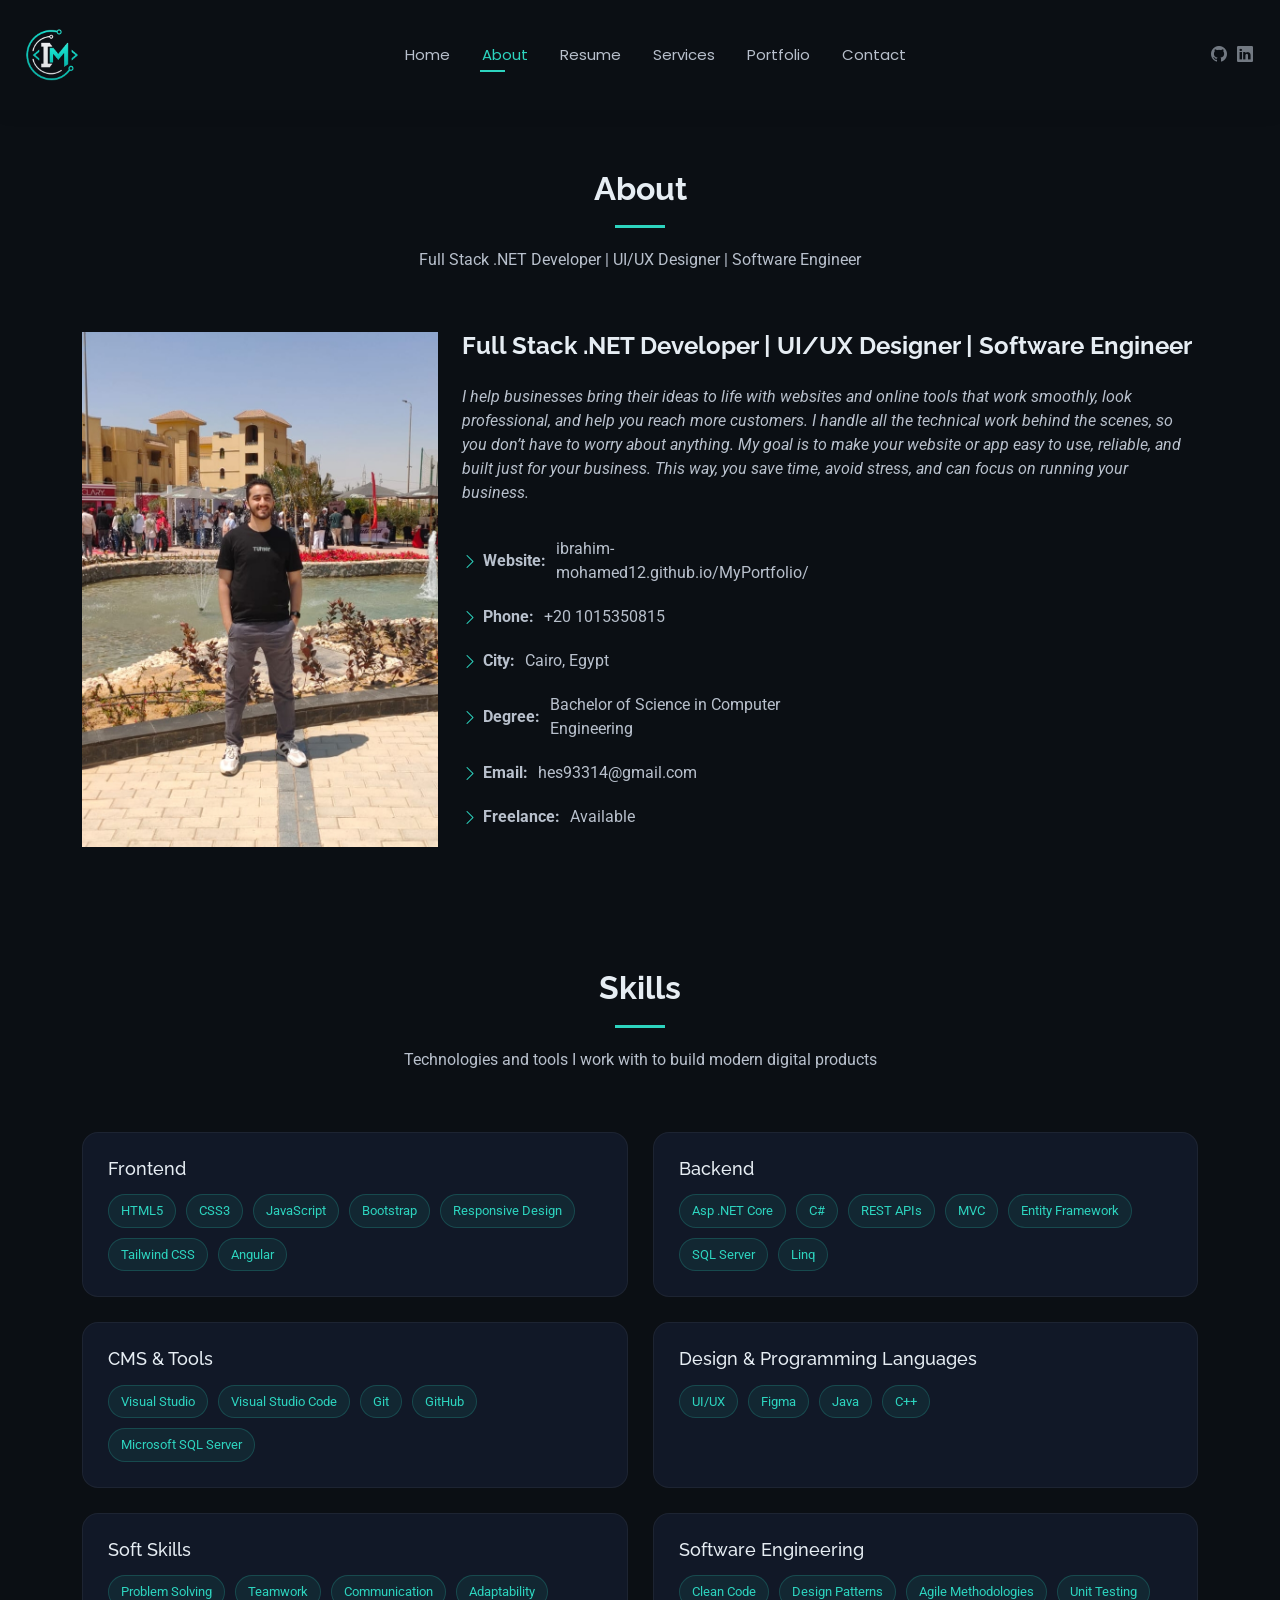
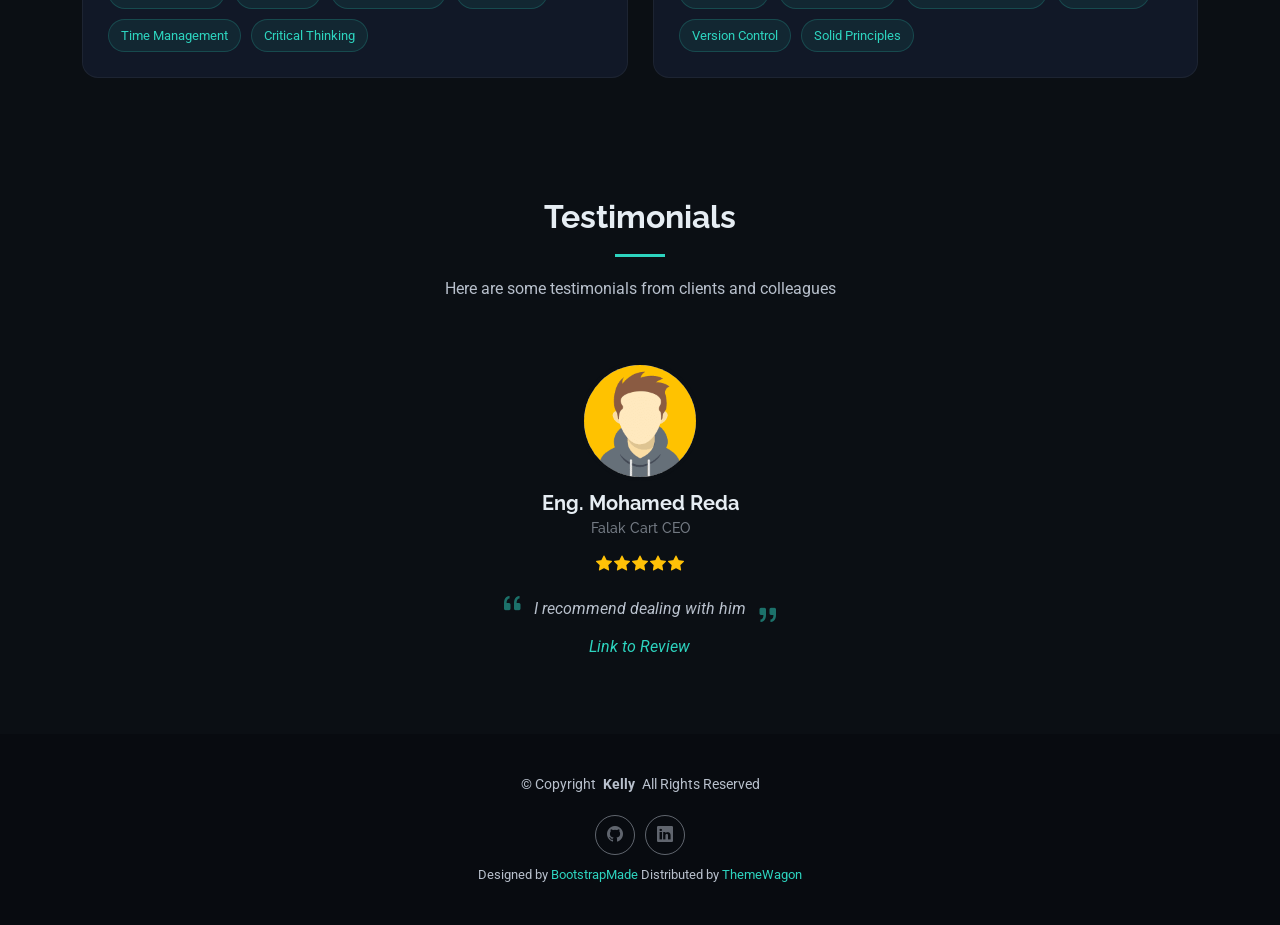
==== about.html @ fba2fb9d "New Version" ====
<!DOCTYPE html>
<html lang="en">

<head>
  <meta charset="utf-8">
  <meta content="width=device-width, initial-scale=1.0" name="viewport">
  <title>About - Kelly Bootstrap Template</title>
  <meta name="description" content="">
  <meta name="keywords" content="">

  <!-- Favicons -->
  <link href="assets/img/Logo.png" rel="icon">
  <link href="assets/img/Logo.png" rel="apple-touch-icon">

  <!-- Fonts -->
  <link href="https://fonts.googleapis.com" rel="preconnect">
  <link href="https://fonts.gstatic.com" rel="preconnect" crossorigin>
  <link href="https://fonts.googleapis.com/css2?family=Roboto:ital,wght@0,100;0,300;0,400;0,500;0,700;0,900;1,100;1,300;1,400;1,500;1,700;1,900&family=Poppins:ital,wght@0,100;0,200;0,300;0,400;0,500;0,600;0,700;0,800;0,900;1,100;1,200;1,300;1,400;1,500;1,600;1,700;1,800;1,900&family=Raleway:ital,wght@0,100;0,200;0,300;0,400;0,500;0,600;0,700;0,800;0,900;1,100;1,200;1,300;1,400;1,500;1,600;1,700;1,800;1,900&display=swap" rel="stylesheet">

  <!-- Vendor CSS Files -->
  <link href="assets/vendor/bootstrap/css/bootstrap.min.css" rel="stylesheet">
  <link href="assets/vendor/bootstrap-icons/bootstrap-icons.css" rel="stylesheet">
  <link href="assets/vendor/aos/aos.css" rel="stylesheet">
  <link href="assets/vendor/swiper/swiper-bundle.min.css" rel="stylesheet">
  <link href="assets/vendor/glightbox/css/glightbox.min.css" rel="stylesheet">

  <!-- Main CSS File -->
  <link href="assets/css/main.css" rel="stylesheet">

</head>

<body class="about-page">

  <header id="header" class="header d-flex align-items-center light-background sticky-top">
    <div class="container-fluid position-relative d-flex align-items-center justify-content-between">

      <a href="index.html" class="logo d-flex align-items-center me-auto me-xl-0">
        <img src="./assets/img/Logo.png" alt="Logo" class="logo-image">
      </a>

      <nav id="navmenu" class="navmenu">
        <ul>
          <li><a href="index.html">Home</a></li>
          <li><a href="about.html" class="active">About</a></li>
          <li><a href="resume.html">Resume</a></li>
          <li><a href="services.html">Services</a></li>
          <li><a href="portfolio.html">Portfolio</a></li>
          <li><a href="contact.html">Contact</a></li>
        </ul>
        <i class="mobile-nav-toggle d-xl-none bi bi-list"></i>
      </nav>

      <div class="header-social-links">
        <a href="https://github.com/Ibrahim-Mohamed12" class="github"><i class="bi bi-github"></i></a>
        <a href="https://www.linkedin.com/in/ibrahim-mohamed-8077b428a/" class="linkedin"><i class="bi bi-linkedin"></i></a>
      </div>

    </div>
  </header>

  <main class="main">

    <!-- About Section -->
    <section id="about" class="about section">

      <!-- Section Title -->
      <div class="container section-title" data-aos="fade-up">
        <h2>About</h2>
        <p>Full Stack .NET Developer | UI/UX Designer | Software Engineer</p>
      </div><!-- End Section Title -->

      <div class="container" data-aos="fade-up" data-aos-delay="100">

        <div class="row gy-4 justify-content-center">
          <div class="col-lg-4">
            <img src="assets/img/hero-bg3.jpeg" class="img-fluid" alt="">
          </div>
          <div class="col-lg-8 content d-flex flex-column justify-content-center">
            <h2>Full Stack .NET Developer | UI/UX Designer | Software Engineer</h2>
            <p class="fst-italic py-3">
              I help businesses bring their ideas to life with websites and online tools that work smoothly, look professional, and help you reach more customers. I handle all the technical work behind the scenes, so you don’t have to worry about anything. My goal is to make your website or app easy to use, reliable, and built just for your business. This way, you save time, avoid stress, and can focus on running your business.
            </p>
            <div class="row">
              <div class="col-lg-6">
                <ul>
                  <li><i class="bi bi-chevron-right"></i> <strong>Website:</strong> <span>ibrahim-mohamed12.github.io/MyPortfolio/</span></li>
                  <li><i class="bi bi-chevron-right"></i> <strong>Phone:</strong> <span>+20 1015350815</span></li>
                  <li><i class="bi bi-chevron-right"></i> <strong>City:</strong> <span>Cairo, Egypt</span></li>
                  <li><i class="bi bi-chevron-right"></i> <strong>Degree:</strong> <span>Bachelor of Science in Computer Engineering</span></li>
                  <li><i class="bi bi-chevron-right"></i> <strong>Email:</strong> <span>hes93314@gmail.com</span></li>
                  <li><i class="bi bi-chevron-right"></i> <strong>Freelance:</strong> <span>Available</span></li>
                </ul>
              </div>
            </div>
          </div>
        </div>

      </div>

    </section><!-- /About Section -->

<!-- Skills Section -->
<section id="skills" class="skills section">

  <!-- Section Title -->
  <div class="container section-title" data-aos="fade-up">
    <h2>Skills</h2>
    <p>Technologies and tools I work with to build modern digital products</p>
  </div>

  <div class="container" data-aos="fade-up" data-aos-delay="100">

    <div class="skills-grid">

      <!-- Frontend -->
      <div class="skill-card">
        <h3>Frontend</h3>
        <div class="skill-tags">
          <span>HTML5</span>
          <span>CSS3</span>
          <span>JavaScript</span>
          <span>Bootstrap</span>
          <span>Responsive Design</span>
          <span>Tailwind CSS</span>
          <span>Angular</span>
        </div>
      </div>

      <!-- Backend -->
      <div class="skill-card">
        <h3>Backend</h3>
        <div class="skill-tags">
          <span>Asp .NET Core</span>
          <span>C#</span>
          <span>REST APIs</span>
          <span>MVC</span>
          <span>Entity Framework</span>
          <span>SQL Server</span>
          <span>Linq</span>
        </div>
      </div>

      <!-- CMS -->
      <div class="skill-card">
        <h3>CMS & Tools</h3>
        <div class="skill-tags">
          <span>Visual Studio</span>
          <span>Visual Studio Code</span>
          <span>Git</span>
          <span>GitHub</span>
          <span>Microsoft SQL Server</span>

        </div>
      </div>

      <!-- Design -->
      <div class="skill-card">
        <h3>Design & Programming Languages</h3>
        <div class="skill-tags">
          <span>UI/UX</span>
          <span>Figma</span>
          <span>Java</span>
          <span>C++</span>
        </div>
      </div>

      <!-- Soft Skills -->
      <div class="skill-card">
        <h3>Soft Skills</h3>
        <div class="skill-tags">
          <span>Problem Solving</span>
          <span>Teamwork</span>
          <span>Communication</span>
          <span>Adaptability</span>
          <span>Time Management</span>
          <span>Critical Thinking</span>
        </div>
      </div>

            <!-- Software Engineering -->
      <div class="skill-card">
        <h3>Software Engineering</h3>
        <div class="skill-tags">
          <span>Clean Code</span>
          <span>Design Patterns</span>
          <span>Agile Methodologies</span>
          <span>Unit Testing</span>
          <span>Version Control</span>
          <span>Solid Principles</span>
        </div>
      </div>

    </div>

  </div>

</section>

    <!-- Testimonials Section -->
    <section id="testimonials" class="testimonials section">

      <!-- Section Title -->
      <div class="container section-title" data-aos="fade-up">
        <h2>Testimonials</h2>
        <p>Here are some testimonials from clients and colleagues</p>
      </div><!-- End Section Title -->

      <div class="container" data-aos="fade-up" data-aos-delay="100">

        <div class="swiper init-swiper">
          <script type="application/json" class="swiper-config">
            {
              "loop": true,
              "speed": 600,
              "autoplay": {
                "delay": 5000
              },
              "slidesPerView": "auto",
              "pagination": {
                "el": ".swiper-pagination",
                "type": "bullets",
                "clickable": true
              }
            }
          </script>
          <div class="swiper-wrapper">

            <div class="swiper-slide">
              <div class="testimonial-item">
                <img src="assets/img/testimonial.png" class="testimonial-img" alt="">
                <h3>Eng. Mohamed Reda</h3>
                <h4>Falak Cart CEO</h4>
                <div class="stars">
                  <i class="bi bi-star-fill"></i><i class="bi bi-star-fill"></i><i class="bi bi-star-fill"></i><i class="bi bi-star-fill"></i><i class="bi bi-star-fill"></i>
                </div>
                <p>
                  <i class="bi bi-quote quote-icon-left"></i>
                  <span>I recommend dealing with him</span>
                  <i class="bi bi-quote quote-icon-right"></i>
                </p>
                <p><a href="https://mostaql.com/u/Ibrahim_1242/reviews/9779092" target="_blank">Link to Review</a></p>
              </div>
            </div><!-- End testimonial item -->

          </div>
          <div class="swiper-pagination"></div>
        </div>

      </div>

    </section><!-- /Testimonials Section -->

  </main>

  <footer id="footer" class="footer light-background">

    <div class="container">
      <div class="copyright text-center ">
        <p>© <span>Copyright</span> <strong class="px-1 sitename">Kelly</strong> <span>All Rights Reserved<br></span></p>
      </div>
      <div class="social-links d-flex justify-content-center">
        <a href="https://github.com/Ibrahim-Mohamed12" class="github"><i class="bi bi-github"></i></a>
        <a href="https://www.linkedin.com/in/ibrahim-mohamed-8077b428a/" class="linkedin"><i class="bi bi-linkedin"></i></a>
      </div>
      <div class="credits">
        Designed by <a href="https://bootstrapmade.com/">BootstrapMade</a> Distributed by <a href="https://themewagon.com">ThemeWagon</a>
      </div>
    </div>

  </footer>

  <!-- Scroll Top -->
  <a href="#" id="scroll-top" class="scroll-top d-flex align-items-center justify-content-center"><i class="bi bi-arrow-up-short"></i></a>

  <!-- Preloader -->
  <div id="preloader"></div>

  <!-- Vendor JS Files -->
  <script src="assets/vendor/bootstrap/js/bootstrap.bundle.min.js"></script>
  <script src="assets/vendor/php-email-form/validate.js"></script>
  <script src="assets/vendor/aos/aos.js"></script>
  <script src="assets/vendor/waypoints/noframework.waypoints.js"></script>
  <script src="assets/vendor/purecounter/purecounter_vanilla.js"></script>
  <script src="assets/vendor/swiper/swiper-bundle.min.js"></script>
  <script src="assets/vendor/glightbox/js/glightbox.min.js"></script>
  <script src="assets/vendor/imagesloaded/imagesloaded.pkgd.min.js"></script>
  <script src="assets/vendor/isotope-layout/isotope.pkgd.min.js"></script>

  <!-- Main JS File -->
  <script src="assets/js/main.js"></script>

</body>

</html>
---- assets/css/main.css ----
/**
* Template Name: Kelly
* Template URL: https://bootstrapmade.com/kelly-free-bootstrap-cv-resume-html-template/
* Updated: Aug 07 2024 with Bootstrap v5.3.3
* Author: BootstrapMade.com
* License: https://bootstrapmade.com/license/
*/

/*--------------------------------------------------------------
# Font & Color Variables
# Help: https://bootstrapmade.com/color-system/
--------------------------------------------------------------*/
/* Fonts */
:root {
  --default-font: "Roboto", system-ui, -apple-system, "Segoe UI", Roboto, "Helvetica Neue", Arial, sans-serif;
  --heading-font: "Raleway", sans-serif;
  --nav-font: "Poppins", sans-serif;
}

/* ===== DARK GLOBAL THEME ===== */
:root {
  --background-color: #0b0f14;   /* خلفية أساسية (dark navy) */
  --default-color: #b8c0cc;     /* نصوص عادية (رمادي فاتح مريح للعين) */
  --heading-color: #e6edf3;     /* العناوين (أبيض مزرق) */
  --accent-color: #2dd4bf;      /* تركواز حديث (Tech feel) */
  --surface-color: #111827;     /* كروت / sections */
  --contrast-color: #ffffff;    /* نص فوق الألوان القوية */
  --footer-color: #080b10;      /* لون خاص للفوتر */
}

/* ===== NAV COLORS ===== */
:root {
  --nav-color: #b8c0cc;
  --nav-hover-color: #2dd4bf;
  --nav-mobile-background-color: #0b0f14;
  --nav-dropdown-background-color: #111827;
  --nav-dropdown-color: #b8c0cc;
  --nav-dropdown-hover-color: #2dd4bf;
}

/* ===== OPTIONAL BACKGROUND VARIANTS ===== */
.dark-background {
  --background-color: #070a0f;
  --default-color: #b8c0cc;
  --heading-color: #ffffff;
  --surface-color: #111827;
  --contrast-color: #ffffff;
}

/* Smooth scroll */
:root {
  scroll-behavior: smooth;
}

/*--------------------------------------------------------------
# General Styling & Shared Classes
--------------------------------------------------------------*/
body {
  color: var(--default-color);
  background-color: var(--background-color);
  font-family: var(--default-font);
}

a {
  color: var(--accent-color);
  text-decoration: none;
  transition: 0.3s;
}

a:hover {
  color: color-mix(in srgb, var(--accent-color), transparent 25%);
  text-decoration: none;
}

h1,
h2,
h3,
h4,
h5,
h6 {
  color: var(--heading-color);
  font-family: var(--heading-font);
}

/* PHP Email Form Messages
------------------------------*/
.php-email-form .error-message {
  display: none;
  background: #df1529;
  color: #ffffff;
  text-align: left;
  padding: 15px;
  margin-bottom: 24px;
  font-weight: 600;
}

.php-email-form .sent-message {
  display: none;
  color: #ffffff;
  background: #059652;
  text-align: center;
  padding: 15px;
  margin-bottom: 24px;
  font-weight: 600;
}

.php-email-form .loading {
  display: none;
  background: var(--surface-color);
  text-align: center;
  padding: 15px;
  margin-bottom: 24px;
}

.php-email-form .loading:before {
  content: "";
  display: inline-block;
  border-radius: 50%;
  width: 24px;
  height: 24px;
  margin: 0 10px -6px 0;
  border: 3px solid var(--accent-color);
  border-top-color: var(--surface-color);
  animation: php-email-form-loading 1s linear infinite;
}

@keyframes php-email-form-loading {
  0% {
    transform: rotate(0deg);
  }

  100% {
    transform: rotate(360deg);
  }
}

/*--------------------------------------------------------------
# Global Header
--------------------------------------------------------------*/
.header {
  color: var(--default-color);
  background-color: var(--background-color);
  padding: 15px 0;
  transition: all 0.5s;
  z-index: 997;
  box-shadow: 0px 0 18px rgba(0, 0, 0, 0.1);
}

.header .logo {
  line-height: 1;
}

.header .logo img {
  height: auto;
  width: 80px;
}
.header .logo h1 {
  font-size: 32px;
  margin: 0;
  font-weight: 300;
  text-transform: uppercase;
  color: var(--heading-color);
}

.header .header-social-links {
  padding-right: 15px;
}

.header .header-social-links a {
  color: color-mix(in srgb, var(--default-color), transparent 40%);
  padding-left: 6px;
  display: inline-block;
  transition: 0.3s;
  font-size: 16px;
}

.header .header-social-links a:hover {
  color: var(--accent-color);
}

.header .header-social-links a i {
  line-height: 0px;
}

@media (max-width: 1200px) {
  .header .logo {
    order: 1;
  }

  .header .header-social-links {
    order: 2;
  }

  .header .navmenu {
    order: 3;
  }
}

/*--------------------------------------------------------------
# Navigation Menu
--------------------------------------------------------------*/
/* Desktop Navigation */
@media (min-width: 1200px) {
  .navmenu {
    padding: 0;
  }

  .navmenu ul {
    margin: 0;
    padding: 0;
    display: flex;
    list-style: none;
    align-items: center;
  }

  .navmenu li {
    position: relative;
  }

  .navmenu>ul>li {
    white-space: nowrap;
    padding: 15px 14px;
  }

  .navmenu>ul>li:last-child {
    padding-right: 0;
  }

  .navmenu a,
  .navmenu a:focus {
    color: var(--nav-color);
    font-size: 15px;
    padding: 0 2px;
    font-family: var(--nav-font);
    font-weight: 400;
    display: flex;
    align-items: center;
    justify-content: space-between;
    white-space: nowrap;
    transition: 0.3s;
    position: relative;
  }

  .navmenu a i,
  .navmenu a:focus i {
    font-size: 12px;
    line-height: 0;
    margin-left: 5px;
    transition: 0.3s;
  }

  .navmenu>ul>li>a:before {
    content: "";
    position: absolute;
    height: 2px;
    bottom: -6px;
    left: 0;
    background-color: var(--nav-hover-color);
    visibility: hidden;
    width: 0px;
    transition: all 0.3s ease-in-out 0s;
  }

  .navmenu a:hover:before,
  .navmenu li:hover>a:before,
  .navmenu .active:before {
    visibility: visible;
    width: 25px;
  }

  .navmenu li:hover>a,
  .navmenu .active,
  .navmenu .active:focus {
    color: var(--nav-hover-color);
  }

  .navmenu .dropdown ul {
    margin: 0;
    padding: 10px 0;
    background: var(--nav-dropdown-background-color);
    display: block;
    position: absolute;
    visibility: hidden;
    left: 14px;
    top: 130%;
    opacity: 0;
    transition: 0.3s;
    border-radius: 4px;
    z-index: 99;
    box-shadow: 0px 0px 30px rgba(0, 0, 0, 0.1);
  }

  .navmenu .dropdown ul li {
    min-width: 200px;
  }

  .navmenu .dropdown ul a {
    padding: 10px 20px;
    font-size: 15px;
    text-transform: none;
    color: var(--nav-dropdown-color);
  }

  .navmenu .dropdown ul a i {
    font-size: 12px;
  }

  .navmenu .dropdown ul a:hover,
  .navmenu .dropdown ul .active:hover,
  .navmenu .dropdown ul li:hover>a {
    color: var(--nav-dropdown-hover-color);
  }

  .navmenu .dropdown:hover>ul {
    opacity: 1;
    top: 100%;
    visibility: visible;
  }

  .navmenu .dropdown .dropdown ul {
    top: 0;
    left: -90%;
    visibility: hidden;
  }

  .navmenu .dropdown .dropdown:hover>ul {
    opacity: 1;
    top: 0;
    left: -100%;
    visibility: visible;
  }
}

/* Mobile Navigation */
@media (max-width: 1199px) {
  .mobile-nav-toggle {
    color: var(--nav-color);
    font-size: 28px;
    line-height: 0;
    margin-right: 10px;
    cursor: pointer;
    transition: color 0.3s;
  }

  .navmenu {
    padding: 0;
    z-index: 9997;
  }

  .navmenu ul {
    display: none;
    list-style: none;
    position: absolute;
    inset: 60px 20px 20px 20px;
    padding: 10px 0;
    margin: 0;
    border-radius: 6px;
    background-color: var(--nav-mobile-background-color);
    border: 1px solid color-mix(in srgb, var(--default-color), transparent 90%);
    box-shadow: none;
    overflow-y: auto;
    transition: 0.3s;
    z-index: 9998;
  }

  .navmenu a,
  .navmenu a:focus {
    color: var(--nav-dropdown-color);
    padding: 10px 20px;
    font-family: var(--nav-font);
    font-size: 17px;
    font-weight: 500;
    display: flex;
    align-items: center;
    justify-content: space-between;
    white-space: nowrap;
    transition: 0.3s;
  }

  .navmenu a i,
  .navmenu a:focus i {
    font-size: 12px;
    line-height: 0;
    margin-left: 5px;
    width: 30px;
    height: 30px;
    display: flex;
    align-items: center;
    justify-content: center;
    border-radius: 50%;
    transition: 0.3s;
    background-color: color-mix(in srgb, var(--accent-color), transparent 90%);
  }

  .navmenu a i:hover,
  .navmenu a:focus i:hover {
    background-color: var(--accent-color);
    color: var(--contrast-color);
  }

  .navmenu a:hover,
  .navmenu .active,
  .navmenu .active:focus {
    color: var(--nav-dropdown-hover-color);
  }

  .navmenu .active i,
  .navmenu .active:focus i {
    background-color: var(--accent-color);
    color: var(--contrast-color);
    transform: rotate(180deg);
  }

  .navmenu .dropdown ul {
    position: static;
    display: none;
    z-index: 99;
    padding: 10px 0;
    margin: 10px 20px;
    background-color: var(--nav-dropdown-background-color);
    transition: all 0.5s ease-in-out;
  }

  .navmenu .dropdown ul ul {
    background-color: rgba(33, 37, 41, 0.1);
  }

  .navmenu .dropdown>.dropdown-active {
    display: block;
    background-color: rgba(33, 37, 41, 0.03);
  }

  .mobile-nav-active {
    overflow: hidden;
  }

  .mobile-nav-active .mobile-nav-toggle {
    color: #fff;
    position: absolute;
    font-size: 32px;
    top: 15px;
    right: 15px;
    margin-right: 0;
    z-index: 9999;
  }

  .mobile-nav-active .navmenu {
    position: fixed;
    overflow: hidden;
    inset: 0;
    background: rgba(33, 37, 41, 0.8);
    transition: 0.3s;
  }

  .mobile-nav-active .navmenu>ul {
    display: block;
  }
}

/*--------------------------------------------------------------
# Global Footer
--------------------------------------------------------------*/
.footer {
  color: var(--default-color);
  background-color: var(--footer-color);
  font-size: 14px;
  padding: 40px 0;
  position: relative;
}

.footer .copyright p {
  margin-bottom: 0;
}

.footer .social-links {
  margin-top: 20px;
}

.footer .social-links a {
  display: flex;
  align-items: center;
  justify-content: center;
  width: 40px;
  height: 40px;
  border-radius: 50%;
  border: 1px solid color-mix(in srgb, var(--default-color), transparent 50%);
  font-size: 16px;
  color: color-mix(in srgb, var(--default-color), transparent 50%);
  margin: 0 5px;
  transition: 0.3s;
}

.footer .social-links a:hover {
  color: var(--accent-color);
  border-color: var(--accent-color);
}

.footer .credits {
  margin-top: 10px;
  font-size: 13px;
  text-align: center;
}

/*--------------------------------------------------------------
# Preloader
--------------------------------------------------------------*/
#preloader {
  position: fixed;
  inset: 0;
  z-index: 9999;
  overflow: hidden;
  background-color: var(--background-color);
  transition: all 0.6s ease-out;
  width: 100%;
  height: 100vh;
}

#preloader:before,
#preloader:after {
  content: "";
  position: absolute;
  border: 4px solid var(--accent-color);
  border-radius: 50%;
  animation: animate-preloader 2s cubic-bezier(0, 0.2, 0.8, 1) infinite;
}

#preloader:after {
  animation-delay: -0.5s;
}

@keyframes animate-preloader {
  0% {
    width: 10px;
    height: 10px;
    top: calc(50% - 5px);
    left: calc(50% - 5px);
    opacity: 1;
  }

  100% {
    width: 72px;
    height: 72px;
    top: calc(50% - 36px);
    left: calc(50% - 36px);
    opacity: 0;
  }
}

/*--------------------------------------------------------------
# Scroll Top Button
--------------------------------------------------------------*/
.scroll-top {
  position: fixed;
  visibility: hidden;
  opacity: 0;
  right: 15px;
  bottom: -15px;
  z-index: 99999;
  background-color: var(--accent-color);
  width: 44px;
  height: 44px;
  border-radius: 50px;
  transition: all 0.4s;
}

.scroll-top i {
  font-size: 24px;
  color: var(--surface-color);
  line-height: 0;
}

.scroll-top:hover {
  background-color: color-mix(in srgb, var(--accent-color), transparent 20%);
  color: var(--contrast-color);
}

.scroll-top.active {
  visibility: visible;
  opacity: 1;
  bottom: 15px;
}

/*--------------------------------------------------------------
# Disable aos animation delay on mobile devices
--------------------------------------------------------------*/
@media screen and (max-width: 768px) {
  [data-aos-delay] {
    transition-delay: 0 !important;
  }
}

/*--------------------------------------------------------------
# Global Page Titles & Breadcrumbs
--------------------------------------------------------------*/
.page-title {
  color: var(--default-color);
  background-color: var(--background-color);
  padding: 25px 0;
  position: relative;
  border-bottom: 1px solid color-mix(in srgb, var(--default-color), transparent 85%);
}

.page-title h1 {
  font-size: 24px;
  font-weight: 400;
}

.page-title .breadcrumbs ol {
  display: flex;
  flex-wrap: wrap;
  list-style: none;
  padding: 0;
  margin: 0;
  font-size: 14px;
  font-weight: 400;
}

.page-title .breadcrumbs ol li+li {
  padding-left: 10px;
}

.page-title .breadcrumbs ol li+li::before {
  content: "/";
  display: inline-block;
  padding-right: 10px;
  color: color-mix(in srgb, var(--default-color), transparent 70%);
}

/*--------------------------------------------------------------
# Global Sections
--------------------------------------------------------------*/
section,
.section {
  color: var(--default-color);
  background-color: var(--background-color);
  padding: 60px 0;
  scroll-margin-top: 100px;
  overflow: clip;
}

@media (max-width: 1199px) {

  section,
  .section {
    scroll-margin-top: 66px;
  }
}

/*--------------------------------------------------------------
# Global Section Titles
--------------------------------------------------------------*/
.section-title {
  text-align: center;
  padding-bottom: 60px;
  position: relative;
}

.section-title h2 {
  font-size: 32px;
  font-weight: 700;
  margin-bottom: 20px;
  padding-bottom: 20px;
  position: relative;
}

.section-title h2:after {
  content: "";
  position: absolute;
  display: block;
  width: 50px;
  height: 3px;
  background: var(--accent-color);
  left: 0;
  right: 0;
  bottom: 0;
  margin: auto;
}

.section-title p {
  margin-bottom: 0;
}

/*--------------------------------------------------------------
# Hero Section
--------------------------------------------------------------*/
.hero {
  width: 100%;
  min-height: calc(100vh - 82px);
  position: relative;
  display: flex;
  align-items: center;
  overflow: hidden;
  padding: 80px 0;
}

/* خلفية أشكال */
.hero::before,
.hero::after {
  content: "";
  position: absolute;
  border-radius: 50%;
  background: color-mix(in srgb, var(--accent-color), transparent 85%);
  z-index: 0;
}

.hero::before {
  width: 400px;
  height: 400px;
  top: -100px;
  right: -100px;
}

.hero::after {
  width: 300px;
  height: 300px;
  bottom: -80px;
  left: -80px;
}

/* container layout */
.hero .container {
  position: relative;
  z-index: 2;
}

.hero-inner {
  display: flex;
  align-items: center;
  justify-content: space-between;
  gap: 60px;
}

/* left image */
.hero-image {
  flex: 1;
  display: flex;
  justify-content: center;
}

.hero-image img {
  width: 100%;
  max-width: 1000px;
  height: 600px;
  border-radius: 1000px;
  object-fit: cover;
  box-shadow: 0 20px 60px rgba(0,0,0,0.15);
}

/* right content */
.hero-content {
  flex: 1;
}

.hero h2 {
  font-size: 52px;
  font-weight: 800;
  margin: 0;
}

.hero p {
  font-size: 20px;
  margin-top: 10px;
  opacity: 0.8;
}

/* button */
.hero .btn-get-started {
  display: inline-block;
  margin-top: 30px;
  padding: 12px 50px;
  border-radius: 50px;
  background: var(--accent-color);
  color: var(--surface-color);
  font-weight: 700;
  transition: 0.3s;
}

.hero .btn-get-started:hover {
  transform: translateY(-3px);
  background: color-mix(in srgb, var(--accent-color) 85%, white 15%);
}

/* responsive */
@media (max-width: 992px) {
  .hero-inner {
    flex-direction: column-reverse;
    text-align: center;
  }

  .hero h2 {
    font-size: 36px;
  }

  .hero-image img {
    max-width: 500px;
  }
}
/*--------------------------------------------------------------
# About Section
--------------------------------------------------------------*/
.about .content h2 {
  font-weight: 700;
  font-size: 24px;
}

.about .content ul {
  list-style: none;
  padding: 0;
}

.about .content ul li {
  margin-bottom: 20px;
  display: flex;
  align-items: center;
}

.about .content ul strong {
  margin-right: 10px;
}

.about .content ul i {
  font-size: 16px;
  margin-right: 5px;
  color: var(--accent-color);
  line-height: 0;
}

/*--------------------------------------------------------------
# Skills Section
--------------------------------------------------------------*/
.skills-grid {
  display: grid;
  grid-template-columns: repeat(2, 1fr);
  gap: 25px;
}

.skill-card {
  background: var(--surface-color);
  padding: 25px;
  border-radius: 16px;
  border: 1px solid rgba(255,255,255,0.05);
  transition: 0.3s ease;
}

.skill-card:hover {
  transform: translateY(-6px);
  border-color: var(--accent-color);
  box-shadow: 0 10px 30px rgba(0,0,0,0.4);
}

.skill-card h3 {
  color: var(--heading-color);
  margin-bottom: 15px;
  font-size: 18px;
}

/* tags */
.skill-tags {
  display: flex;
  flex-wrap: wrap;
  gap: 10px;
}

.skill-tags span {
  background: rgba(45, 212, 191, 0.08);
  color: var(--accent-color);
  padding: 6px 12px;
  border-radius: 999px;
  font-size: 13px;
  border: 1px solid rgba(45, 212, 191, 0.2);
  transition: 0.3s;
}

.skill-tags span:hover {
  background: var(--accent-color);
  color: #0b0f14;
}

/* responsive */
@media (max-width: 768px) {
  .skills-grid {
    grid-template-columns: 1fr;
  }
}

/*--------------------------------------------------------------
# Stats Section
--------------------------------------------------------------*/
.stats .stats-item {
  padding: 30px;
  width: 100%;
}

.stats .stats-item span {
  color: var(--heading-color);
  font-size: 48px;
  display: block;
  font-weight: 700;
  margin-bottom: 20px;
  padding-bottom: 20px;
  position: relative;
}

.stats .stats-item span:after {
  content: "";
  position: absolute;
  display: block;
  width: 25px;
  height: 3px;
  background: var(--accent-color);
  left: 0;
  right: 0;
  bottom: 0;
  margin: auto;
}

.stats .stats-item p {
  color: color-mix(in srgb, var(--default-color), transparent 40%);
  padding: 0;
  margin: 0;
  font-family: var(--heading-font);
  font-weight: 500;
}

/*--------------------------------------------------------------
# Testimonials Section
--------------------------------------------------------------*/
.testimonials .section-header {
  margin-bottom: 40px;
}

.testimonials .testimonials-carousel,
.testimonials .testimonials-slider {
  overflow: hidden;
}

.testimonials .testimonial-item {
  text-align: center;
}

.testimonials .testimonial-item .testimonial-img {
  width: 120px;
  border-radius: 50%;
  border: 4px solid var(--background-color);
  margin: 0 auto;
}

.testimonials .testimonial-item h3 {
  font-size: 20px;
  font-weight: bold;
  margin: 10px 0 5px 0;
}

.testimonials .testimonial-item h4 {
  font-size: 14px;
  color: color-mix(in srgb, var(--default-color), transparent 40%);
  margin: 0 0 15px 0;
}

.testimonials .testimonial-item .stars {
  margin-bottom: 15px;
}

.testimonials .testimonial-item .stars i {
  color: #ffc107;
  margin: 0 1px;
}

.testimonials .testimonial-item .quote-icon-left,
.testimonials .testimonial-item .quote-icon-right {
  color: color-mix(in srgb, var(--accent-color), transparent 50%);
  font-size: 26px;
  line-height: 0;
}

.testimonials .testimonial-item .quote-icon-left {
  display: inline-block;
  left: -5px;
  position: relative;
}

.testimonials .testimonial-item .quote-icon-right {
  display: inline-block;
  right: -5px;
  position: relative;
  top: 10px;
  transform: scale(-1, -1);
}

.testimonials .testimonial-item p {
  font-style: italic;
  margin: 0 auto 15px auto;
}

.testimonials .swiper-wrapper {
  height: auto;
}

.testimonials .swiper-pagination {
  margin-top: 20px;
  position: relative;
}

.testimonials .swiper-pagination .swiper-pagination-bullet {
  width: 12px;
  height: 12px;
  opacity: 1;
  background-color: color-mix(in srgb, var(--default-color), transparent 85%);
}

.testimonials .swiper-pagination .swiper-pagination-bullet-active {
  background-color: var(--accent-color);
}

@media (min-width: 992px) {
  .testimonials .testimonial-item p {
    width: 80%;
  }
}

/*--------------------------------------------------------------
# Resume Section
--------------------------------------------------------------*/
.resume .resume-title {
  color: var(--heading-color);
  font-size: 26px;
  font-weight: 700;
  margin-top: 20px;
  margin-bottom: 20px;
}

.resume .resume-item {
  padding: 0 0 20px 20px;
  margin-top: -2px;
  border-left: 2px solid var(--accent-color);
  position: relative;
}

.resume .resume-item h4 {
  line-height: 18px;
  font-size: 18px;
  font-weight: 600;
  text-transform: uppercase;
  color: color-mix(in srgb, var(--default-color), transparent 20%);
  margin-bottom: 10px;
}

.resume .resume-item h5 {
  font-size: 16px;
  padding: 5px 15px;
  display: inline-block;
  font-weight: 600;
  margin-bottom: 10px;
}

.resume .resume-item ul {
  padding-left: 20px;
}

.resume .resume-item ul li {
  padding-bottom: 10px;
}

.resume .resume-item:last-child {
  padding-bottom: 0;
}

.resume .resume-item::before {
  content: "";
  position: absolute;
  width: 16px;
  height: 16px;
  border-radius: 50px;
  left: -9px;
  top: 0;
  background: var(--background-color);
  border: 2px solid var(--accent-color);
}

/*--------------------------------------------------------------*/

.card-style {
  background: var(--surface-color);
  border: 1px solid rgba(255,255,255,0.08);
  border-radius: 20px;
  padding: 35px 30px;
  height: 100%;
  transition: 0.4s ease;
}

.card-style:hover {
  transform: translateY(-8px);
  border-color: var(--accent-color);
  box-shadow: 0 10px 30px rgba(45, 212, 191, 0.15);
}

/* =========================
  CONTACT LAYOUT
========================= */

.contact-div {
  display: flex;
  flex-direction: row;
  gap: 30px;
  justify-content: center;
}

/* =========================
  CONTACT INFO CARD
========================= */

.contact .info-wrap {
  background: var(--surface-color);
  border: 1px solid rgba(255,255,255,0.08);
  border-radius: 20px;
  padding: 35px 30px;
  display: flex;
  flex-direction: column;
  justify-content: center;
  align-items: center;
  gap: 25px;
  height: 100%;
  transition: 0.4s ease;
}

.contact .info-wrap:hover {
  transform: translateY(-8px);
  border-color: var(--accent-color);
  box-shadow: 0 10px 30px rgba(45, 212, 191, 0.15);
}

/* =========================
  INFO ITEMS
========================= */

.contact .info-item {
  display: flex;
  align-items: center;
  width: 100%;
  gap: 15px;
  padding: 15px;
  border-radius: 14px;
  transition: 0.3s ease;
}

.contact .info-item:hover {
  background: rgba(45, 212, 191, 0.05);
}

.contact .info-item i {
  width: 65px;
  height: 65px;
  font-size: 24px;
  color: var(--accent-color);
  background: rgba(45, 212, 191, 0.1);
  display: flex;
  justify-content: center;
  align-items: center;
  border-radius: 16px;
  transition: 0.3s ease;
}

.contact .info-item h3 {
  font-size: 18px;
  font-weight: 700;
  margin-bottom: 5px;
}

.contact .info-item p {
  font-size: 14px;
  margin: 0;
  color: #9ca3af;
}

/* =========================
  CONTACT FORM CARD
========================= */

.contact .php-email-form {
  background: var(--surface-color);
  border: 1px solid rgba(255,255,255,0.08);
  border-radius: 20px;
  padding: 35px 30px;
  height: 100%;
  transition: 0.4s ease;
}

.contact .php-email-form:hover {
  transform: translateY(-8px);
  border-color: var(--accent-color);
  box-shadow: 0 10px 30px rgba(45, 212, 191, 0.15);
}

/* =========================
  FORM INPUTS
========================= */

.contact .php-email-form input[type=text],
.contact .php-email-form input[type=email],
.contact .php-email-form textarea {
  font-size: 14px;
  padding: 12px 15px;
  border-radius: 10px;
  color: var(--default-color);
  background-color: var(--surface-color);
  border: 1px solid rgba(255,255,255,0.1);
  box-shadow: none;
  transition: 0.3s ease;
}

.contact .php-email-form input:focus,
.contact .php-email-form textarea:focus {
  border-color: var(--accent-color);
  outline: none;
}

/* =========================
  SUBMIT BUTTON
========================= */

.contact .php-email-form button[type=submit] {
  background: var(--accent-color);
  color: var(--surface-color);
  border: 0;
  padding: 12px 30px;
  border-radius: 50px;
  transition: 0.4s ease;
  font-weight: 600;
}

.contact .php-email-form button[type=submit]:hover {
  background: color-mix(in srgb, var(--accent-color), transparent 25%);
  transform: translateY(-2px);
}

/* =========================
  SERVICES SECTION
========================= */

.services {
  background: var(--background-color);
}

.service-subtitle {
  color: var(--accent-color);
  font-size: 18px;
  margin-bottom: 10px;
  letter-spacing: 1px;
}

.services .section-title h2 {
  font-size: 48px;
  font-weight: 700;
  margin-bottom: 20px;
}

.services .section-title p {
  max-width: 700px;
  margin: auto;
  color: #9ca3af;
}

.services .service-item {
  background: var(--surface-color);
  border: 1px solid rgba(255,255,255,0.08);
  padding: 35px 30px;
  border-radius: 20px;
  height: 100%;
  transition: 0.4s ease;
}

.services .service-item:hover {
  transform: translateY(-8px);
  border-color: var(--accent-color);
  box-shadow: 0 10px 30px rgba(45, 212, 191, 0.15);
}

.services .icon {
  width: 65px;
  height: 65px;
  background: rgba(45, 212, 191, 0.1);
  border-radius: 16px;
  display: flex;
  align-items: center;
  justify-content: center;
  margin-bottom: 25px;
}

.services .icon i {
  font-size: 28px;
  color: var(--accent-color);
}

.services .service-item h3 {
  font-size: 22px;
  margin-bottom: 15px;
  font-weight: 600;
  color: #fff;
}

.services .service-item p {
  color: #9ca3af;
  line-height: 1.8;
  margin-bottom: 0;
}

/* =========================
  MOBILE RESPONSIVE
========================= */

@media (max-width: 1000px) {
  .contact .info-wrap,
  .contact .php-email-form {
    padding: 25px;
  }

  .contact-div {
    flex-direction: column;
  }
}
/*--------------------------------------------------------------
# Portfolio Section
--------------------------------------------------------------*/
/* Portfolio Section */
.portfolio {
  background: var(--background-color);
}

.portfolio-subtitle {
  color: var(--accent-color);
  font-size: 18px;
  margin-bottom: 10px;
  letter-spacing: 1px;
}

.portfolio .section-title h2 {
  font-size: 48px;
  font-weight: 700;
  margin-bottom: 20px;
}

.portfolio .section-title p {
  max-width: 700px;
  margin: auto;
  color: #9ca3af;
}

/* Card */
.portfolio-card {
  position: relative;
  overflow: hidden;
  border-radius: 20px;
  background: var(--surface-color);
  transition: 0.4s;
}

.portfolio-card img {
  width: 100%;
  aspect-ratio: 1/1;
  object-fit: cover;
  transition: 0.5s;
}

.portfolio-card:hover img {
  transform: scale(1.05);
}

/* Overlay */
.portfolio-info {
  position: absolute;
  left: 20px;
  right: 20px;
  bottom: 20px;
  background: #ffffff;
  border-radius: 14px;
  padding: 15px 18px;
  display: flex;
  justify-content: space-between;
  align-items: center;
  transition: 0.4s;
}

.portfolio-card:hover .portfolio-info {
  bottom: 28px;
}

.portfolio-info h4 {
  margin: 0;
  font-size: 18px;
  font-weight: 600;
  color: #111827;
}

.portfolio-info p {
  margin: 4px 0 0;
  font-size: 14px;
  color: #6b7280;
}

/* Links */
.portfolio-links {
  display: flex;
  gap: 10px;
}

.portfolio-links a {
  width: 42px;
  height: 42px;
  border-radius: 50%;
  border: 1px solid #111827;
  display: flex;
  align-items: center;
  justify-content: center;
  color: #111827;
  transition: 0.3s;
}

.portfolio-links a:hover {
  background: var(--accent-color);
  border-color: var(--accent-color);
  color: #111827;
}

/*--------------------------------------------------------------
# Portfolio Details Section
--------------------------------------------------------------*/
.portfolio-details .portfolio-details-slider img {
  width: 100%;
}

.portfolio-details .portfolio-details-slider .swiper-pagination {
  margin-top: 20px;
  position: relative;
}

.portfolio-details .portfolio-details-slider .swiper-pagination .swiper-pagination-bullet {
  width: 12px;
  height: 12px;
  background-color: color-mix(in srgb, var(--default-color), transparent 85%);
  opacity: 1;
}

.portfolio-details .portfolio-details-slider .swiper-pagination .swiper-pagination-bullet-active {
  background-color: var(--accent-color);
}

.portfolio-details .portfolio-info {
  background-color: var(--surface-color);
  padding: 30px;
  box-shadow: 0px 0 30px rgba(0, 0, 0, 0.1);
}

.portfolio-details .portfolio-info h3 {
  font-size: 22px;
  font-weight: 700;
  margin-bottom: 20px;
  padding-bottom: 20px;
  border-bottom: 1px solid color-mix(in srgb, var(--default-color), transparent 85%);
}

.portfolio-details .portfolio-info ul {
  list-style: none;
  padding: 0;
  font-size: 15px;
}

.portfolio-details .portfolio-info ul li+li {
  margin-top: 10px;
}

.portfolio-details .portfolio-description {
  padding-top: 30px;
}

.portfolio-details .portfolio-description h2 {
  font-size: 26px;
  font-weight: 700;
  margin-bottom: 20px;
}

.portfolio-details .portfolio-description p {
  padding: 0;
  color: color-mix(in srgb, var(--default-color), transparent 30%);
}
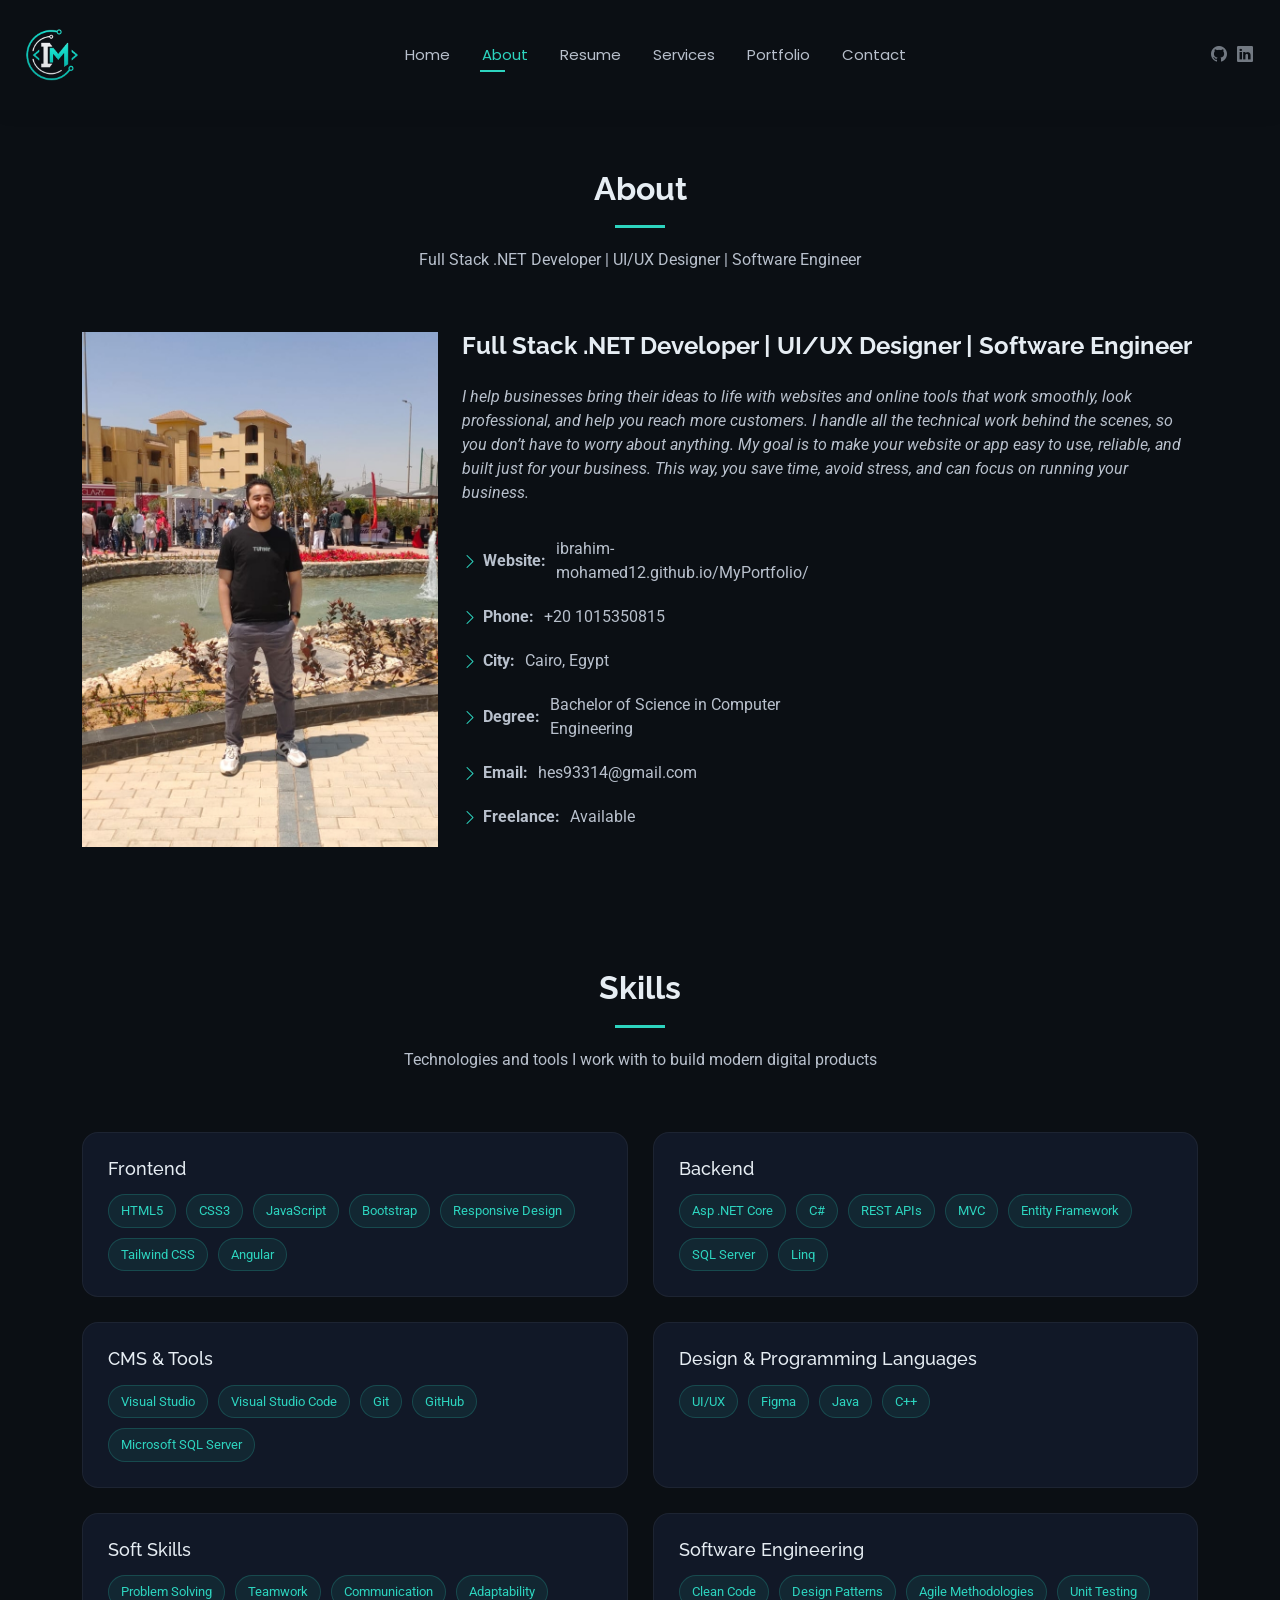
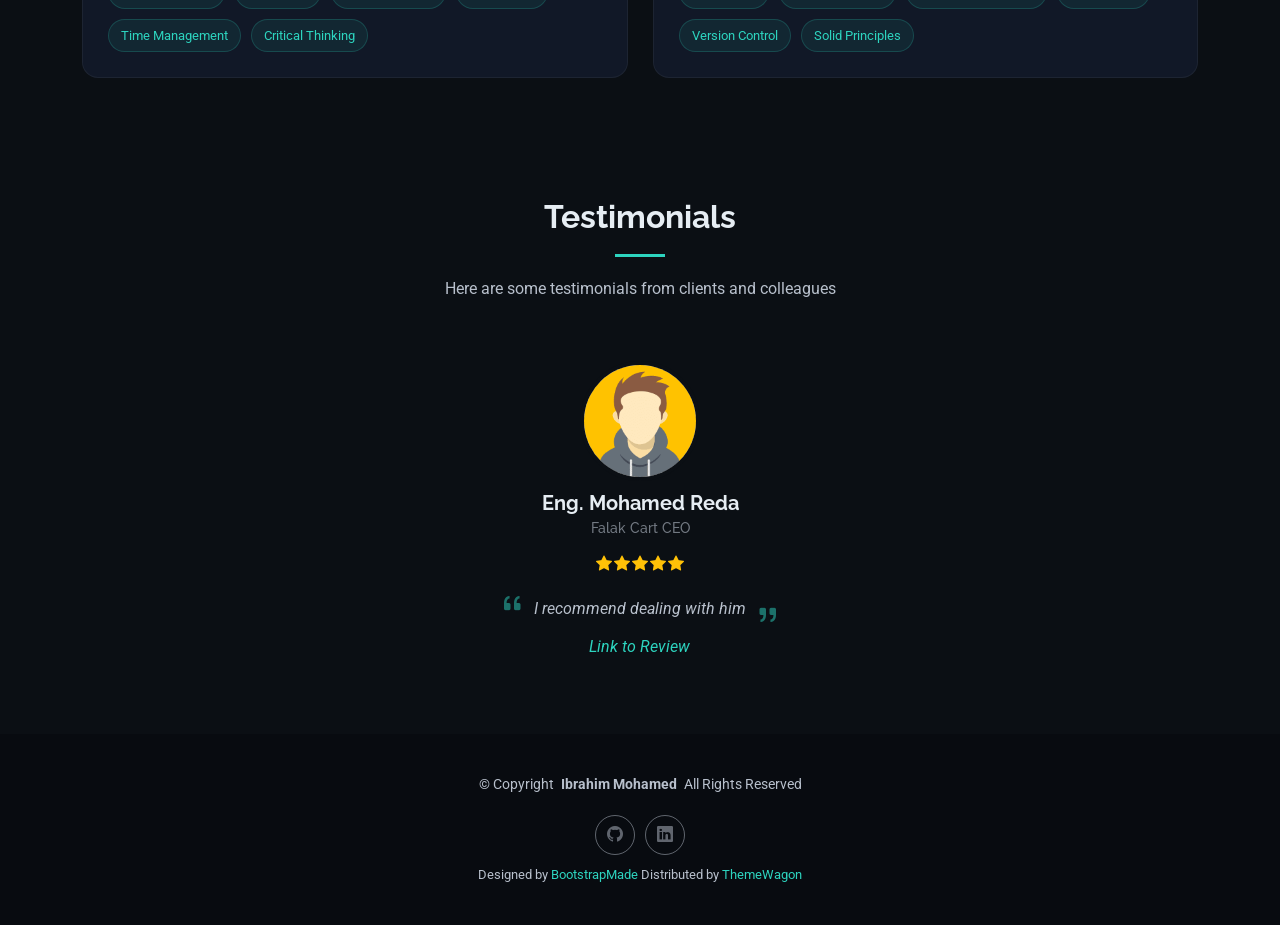
==== commit 689b44c9: "New Version" ====
--- a/about.html
+++ b/about.html
@@ -256,7 +256,7 @@
 
     <div class="container">
       <div class="copyright text-center ">
-        <p>© <span>Copyright</span> <strong class="px-1 sitename">Kelly</strong> <span>All Rights Reserved<br></span></p>
+        <p>© <span>Copyright</span> <strong class="px-1 sitename">Ibrahim Mohamed</strong> <span>All Rights Reserved<br></span></p>
       </div>
       <div class="social-links d-flex justify-content-center">
         <a href="https://github.com/Ibrahim-Mohamed12" class="github"><i class="bi bi-github"></i></a>
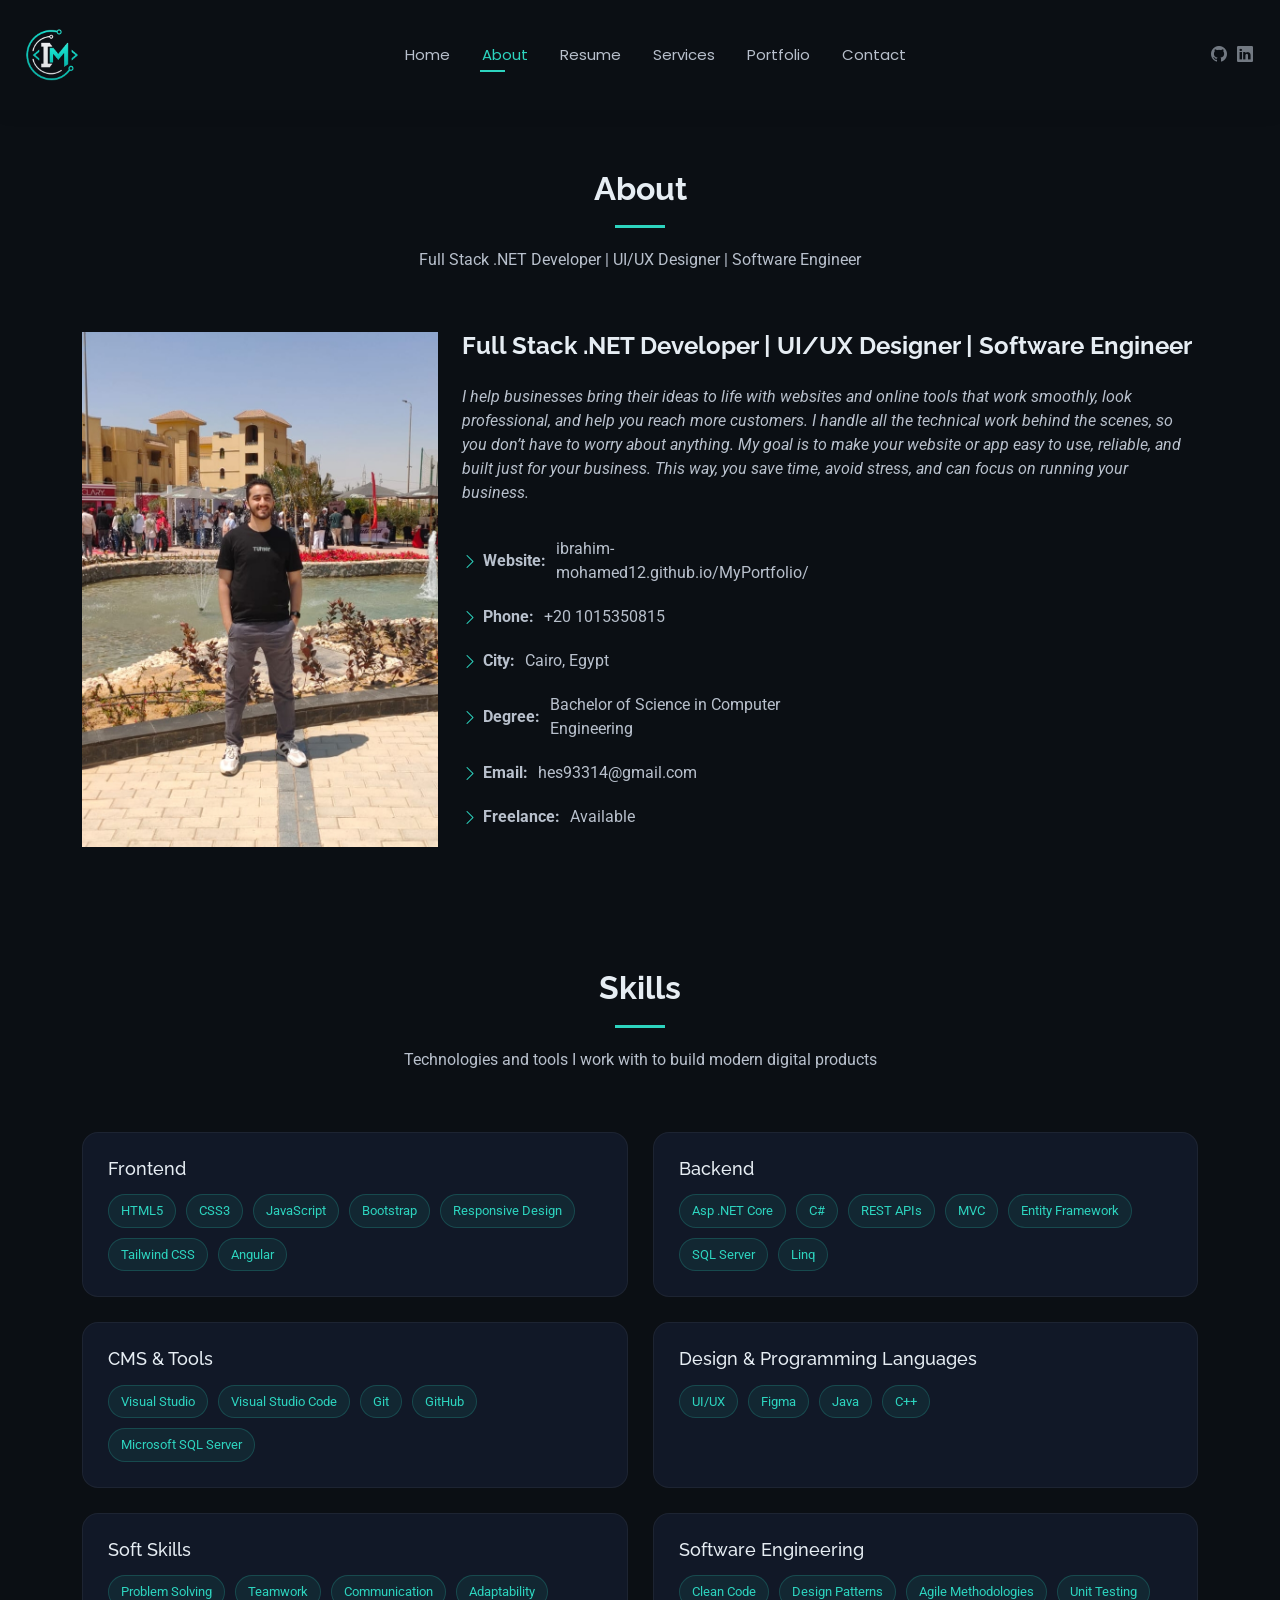
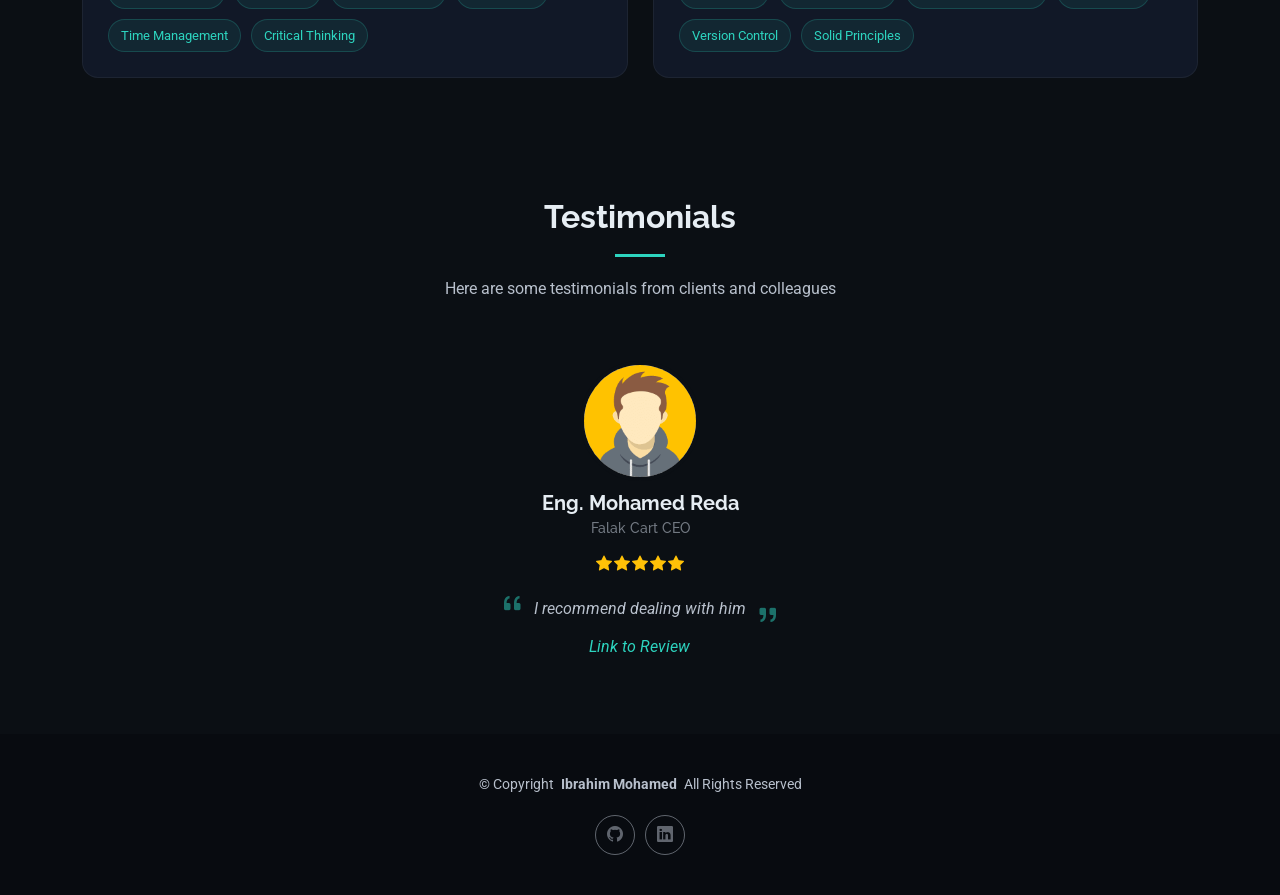
==== commit af0d3c7a: "Update front" ====
--- a/about.html
+++ b/about.html
@@ -4,7 +4,7 @@
 <head>
   <meta charset="utf-8">
   <meta content="width=device-width, initial-scale=1.0" name="viewport">
-  <title>About - Kelly Bootstrap Template</title>
+  <title>Ibrahim Mohamed - About</title>
   <meta name="description" content="">
   <meta name="keywords" content="">
 
@@ -291,4 +291,4 @@
 
 </body>
 
-</html>+</html>
--- a/assets/css/main.css
+++ b/assets/css/main.css
@@ -496,6 +496,7 @@
 }
 
 .footer .credits {
+  display: none;
   margin-top: 10px;
   font-size: 13px;
   text-align: center;
@@ -818,6 +819,10 @@
   margin-right: 10px;
 }
 
+.about .content ul span {
+  overflow-wrap: anywhere;   /* modern best option */
+}
+
 .about .content ul i {
   font-size: 16px;
   margin-right: 5px;
@@ -1170,6 +1175,8 @@
   font-size: 14px;
   margin: 0;
   color: #9ca3af;
+
+  overflow-wrap: anywhere;   /* modern best option */
 }
 
 /* =========================
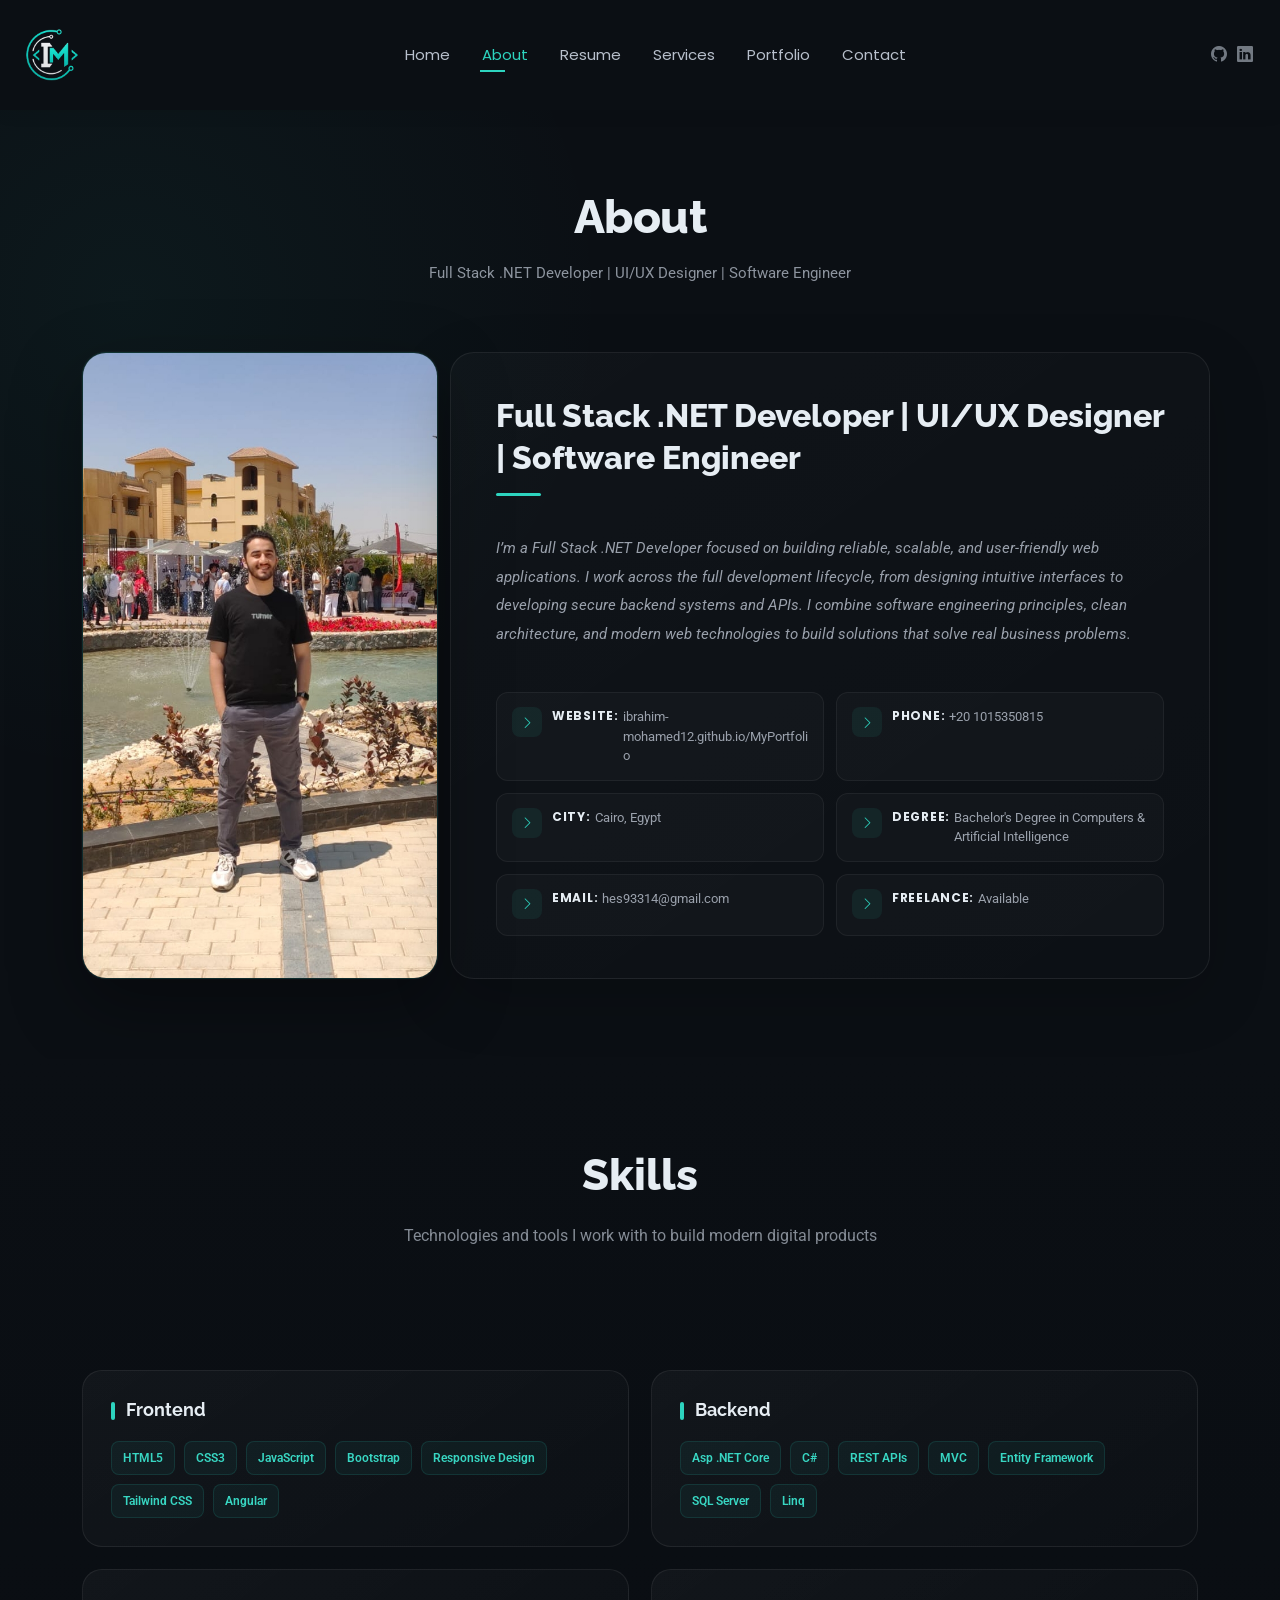
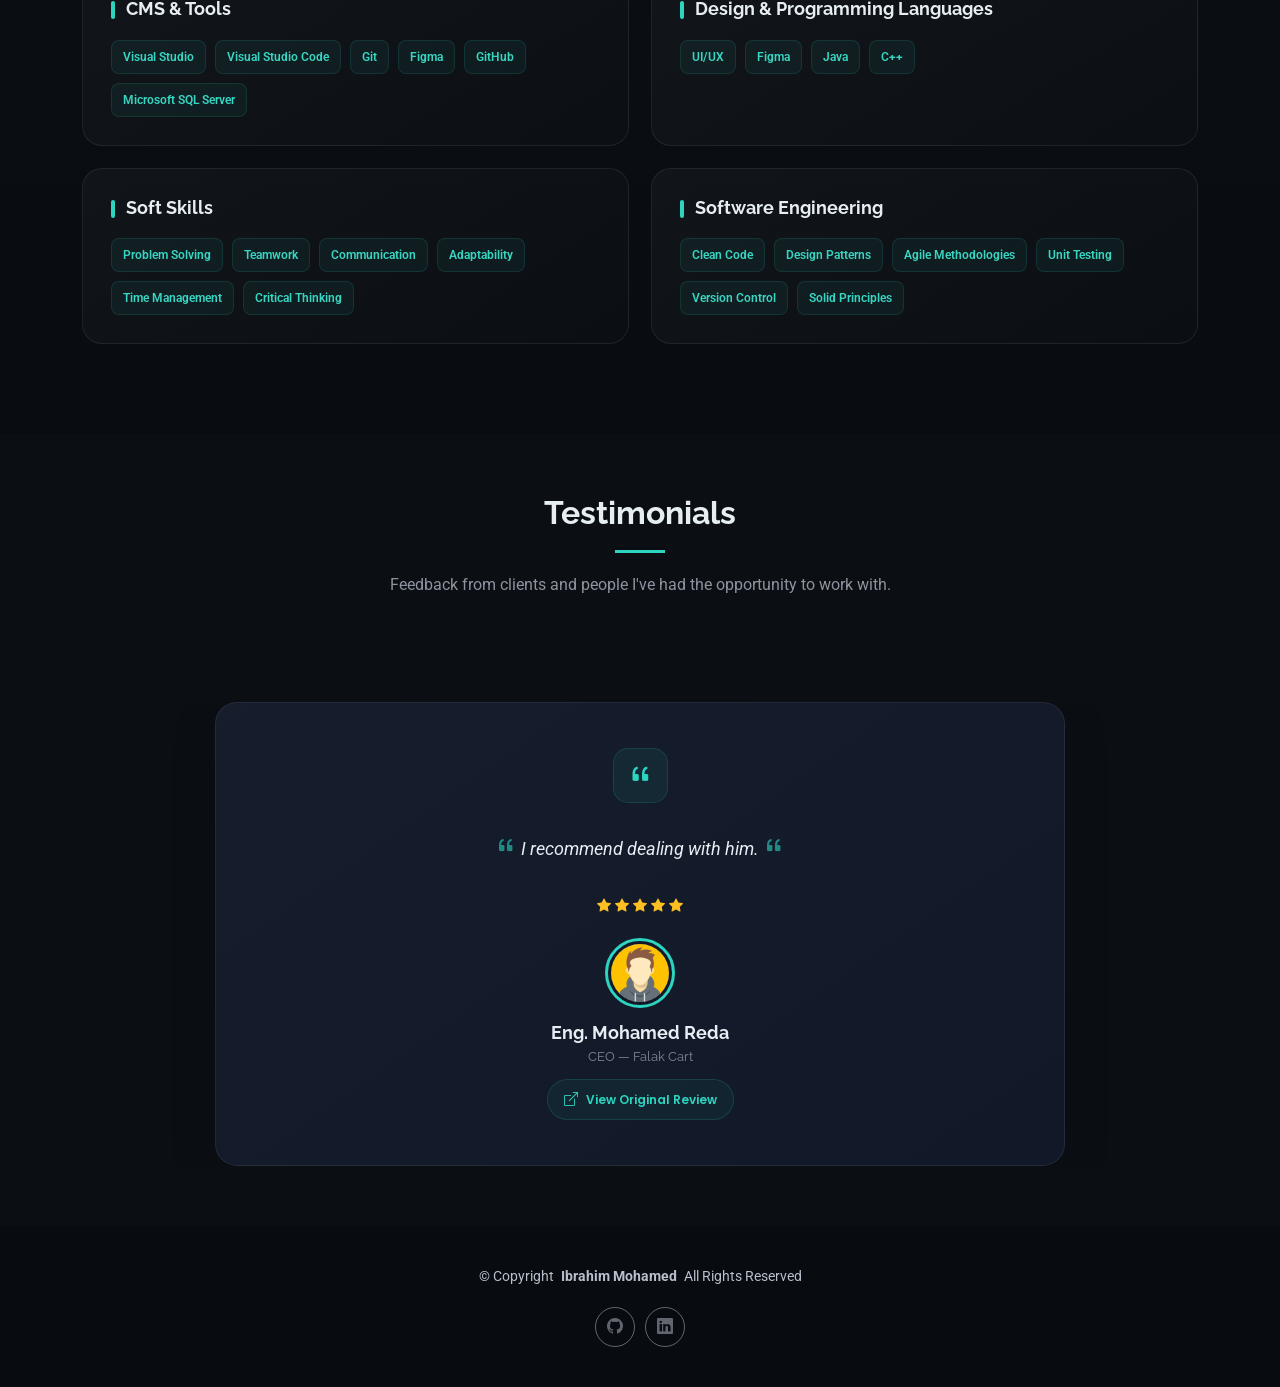
==== commit 952f226f: "update ui" ====
--- a/about.html
+++ b/about.html
@@ -78,17 +78,20 @@
           <div class="col-lg-8 content d-flex flex-column justify-content-center">
             <h2>Full Stack .NET Developer | UI/UX Designer | Software Engineer</h2>
             <p class="fst-italic py-3">
-              I help businesses bring their ideas to life with websites and online tools that work smoothly, look professional, and help you reach more customers. I handle all the technical work behind the scenes, so you don’t have to worry about anything. My goal is to make your website or app easy to use, reliable, and built just for your business. This way, you save time, avoid stress, and can focus on running your business.
-            </p>
+              I’m a Full Stack .NET Developer focused on building reliable, scalable,
+                and user-friendly web applications. I work across the full development
+                lifecycle, from designing intuitive interfaces to developing secure
+                backend systems and APIs. I combine software engineering principles,
+                clean architecture, and modern web technologies to build solutions that
+                solve real business problems.            </p>
             <div class="row">
-              <div class="col-lg-6">
+              <div class="col-lg-12">
                 <ul>
-                  <li><i class="bi bi-chevron-right"></i> <strong>Website:</strong> <span>ibrahim-mohamed12.github.io/MyPortfolio/</span></li>
-                  <li><i class="bi bi-chevron-right"></i> <strong>Phone:</strong> <span>+20 1015350815</span></li>
-                  <li><i class="bi bi-chevron-right"></i> <strong>City:</strong> <span>Cairo, Egypt</span></li>
-                  <li><i class="bi bi-chevron-right"></i> <strong>Degree:</strong> <span>Bachelor of Science in Computer Engineering</span></li>
-                  <li><i class="bi bi-chevron-right"></i> <strong>Email:</strong> <span>hes93314@gmail.com</span></li>
-                  <li><i class="bi bi-chevron-right"></i> <strong>Freelance:</strong> <span>Available</span></li>
+                  <li><i class="bi bi-chevron-right"></i> <strong class="pe-1">Website:</strong> <span>ibrahim-mohamed12.github.io/MyPortfolio</span></li>
+                  <li><i class="bi bi-chevron-right"></i> <strong class="pe-1">Phone:</strong> <span>+20 1015350815</span></li>
+                  <li><i class="bi bi-chevron-right"></i> <strong class="pe-1">City:</strong> <span>Cairo, Egypt</span></li>
+                  <li><i class="bi bi-chevron-right"></i><strong class="pe-1">Degree:</strong><span>Bachelor's Degree in Computers & Artificial Intelligence</span></li>                  <li><i class="bi bi-chevron-right"></i> <strong class="pe-1">Email:</strong> <span>hes93314@gmail.com</span></li>
+                  <li><i class="bi bi-chevron-right"></i> <strong class="pe-1">Freelance:</strong> <span>Available</span></li>
                 </ul>
               </div>
             </div>
@@ -147,6 +150,7 @@
           <span>Visual Studio</span>
           <span>Visual Studio Code</span>
           <span>Git</span>
+          <span>Figma</span>
           <span>GitHub</span>
           <span>Microsoft SQL Server</span>
 
@@ -196,59 +200,104 @@
 
 </section>
 
-    <!-- Testimonials Section -->
-    <section id="testimonials" class="testimonials section">
-
-      <!-- Section Title -->
-      <div class="container section-title" data-aos="fade-up">
-        <h2>Testimonials</h2>
-        <p>Here are some testimonials from clients and colleagues</p>
-      </div><!-- End Section Title -->
-
-      <div class="container" data-aos="fade-up" data-aos-delay="100">
-
-        <div class="swiper init-swiper">
-          <script type="application/json" class="swiper-config">
-            {
-              "loop": true,
-              "speed": 600,
-              "autoplay": {
-                "delay": 5000
-              },
-              "slidesPerView": "auto",
-              "pagination": {
-                "el": ".swiper-pagination",
-                "type": "bullets",
-                "clickable": true
-              }
-            }
-          </script>
-          <div class="swiper-wrapper">
-
-            <div class="swiper-slide">
-              <div class="testimonial-item">
-                <img src="assets/img/testimonial.png" class="testimonial-img" alt="">
-                <h3>Eng. Mohamed Reda</h3>
-                <h4>Falak Cart CEO</h4>
-                <div class="stars">
-                  <i class="bi bi-star-fill"></i><i class="bi bi-star-fill"></i><i class="bi bi-star-fill"></i><i class="bi bi-star-fill"></i><i class="bi bi-star-fill"></i>
-                </div>
-                <p>
-                  <i class="bi bi-quote quote-icon-left"></i>
-                  <span>I recommend dealing with him</span>
-                  <i class="bi bi-quote quote-icon-right"></i>
-                </p>
-                <p><a href="https://mostaql.com/u/Ibrahim_1242/reviews/9779092" target="_blank">Link to Review</a></p>
-              </div>
-            </div><!-- End testimonial item -->
+<!-- Testimonials Section -->
+<section id="testimonials" class="testimonials section">
+
+  <div class="container section-title" data-aos="fade-up">
+    <h2>Testimonials</h2>
+    <p>
+      Feedback from clients and people I've had the opportunity to work with.
+    </p>
+  </div>
+
+  <div class="container" data-aos="fade-up" data-aos-delay="100">
+
+    <div class="swiper init-swiper">
+
+      <script type="application/json" class="swiper-config">
+        {
+          "loop": true,
+          "speed": 600,
+          "autoplay": {
+            "delay": 5000
+          },
+          "slidesPerView": 1,
+          "pagination": {
+            "el": ".swiper-pagination",
+            "type": "bullets",
+            "clickable": true
+          }
+        }
+      </script>
+
+      <div class="swiper-wrapper">
+
+        <!-- Testimonial -->
+        <div class="swiper-slide">
+
+          <div class="testimonial-item">
+
+            <!-- Quote Icon -->
+            <div class="quote-mark">
+              <i class="bi bi-quote"></i>
+            </div>
+
+            <!-- Review -->
+            <p>
+              <i class="bi bi-quote"></i>
+              I recommend dealing with him.
+              <i class="bi bi-quote"></i>
+            </p>
+
+            <!-- Rating -->
+            <div class="stars">
+              <i class="bi bi-star-fill"></i>
+              <i class="bi bi-star-fill"></i>
+              <i class="bi bi-star-fill"></i>
+              <i class="bi bi-star-fill"></i>
+              <i class="bi bi-star-fill"></i>
+            </div>
+
+            <!-- Author -->
+            <div class="testimonial-author">
+
+              <img
+                src="assets/img/testimonial.png"
+                class="testimonial-img"
+                alt="Eng. Mohamed Reda">
+
+              <h3>Eng. Mohamed Reda</h3>
+
+              <h4>
+                CEO — Falak Cart
+              </h4>
+
+              <a
+                href="https://mostaql.com/u/Ibrahim_1242/reviews/9779092"
+                target="_blank"
+                rel="noopener noreferrer"
+                class="review-link">
+
+                <i class="bi bi-box-arrow-up-right"></i>
+                View Original Review
+
+              </a>
+
+            </div>
 
           </div>
-          <div class="swiper-pagination"></div>
-        </div>
-
-      </div>
-
-    </section><!-- /Testimonials Section -->
+
+        </div>
+
+      </div>
+
+      <div class="swiper-pagination"></div>
+
+    </div>
+
+  </div>
+
+</section>
 
   </main>
 
--- a/assets/css/main.css
+++ b/assets/css/main.css
@@ -52,6 +52,22 @@
   scroll-behavior: smooth;
 }
 
+/* =========================
+   FORM PLACEHOLDER
+========================= */
+
+.contact .php-email-form input::placeholder,
+.contact .php-email-form textarea::placeholder {
+  color: #8b95a5;
+  opacity: 1;
+}
+
+/* Optional: slightly brighter when focused */
+.contact .php-email-form input:focus::placeholder,
+.contact .php-email-form textarea:focus::placeholder {
+  color: #6f7b8c;
+}
+
 /*--------------------------------------------------------------
 # General Styling & Shared Classes
 --------------------------------------------------------------*/
@@ -82,56 +98,103 @@
   font-family: var(--heading-font);
 }
 
-/* PHP Email Form Messages
-------------------------------*/
-.php-email-form .error-message {
-  display: none;
-  background: #df1529;
-  color: #ffffff;
-  text-align: left;
-  padding: 15px;
-  margin-bottom: 24px;
-  font-weight: 600;
-}
-
-.php-email-form .sent-message {
-  display: none;
-  color: #ffffff;
-  background: #059652;
-  text-align: center;
-  padding: 15px;
-  margin-bottom: 24px;
-  font-weight: 600;
-}
-
+/* ==============================
+   Contact Form Messages
+================================= */
+
+.php-email-form .error-message,
+.php-email-form .sent-message,
 .php-email-form .loading {
   display: none;
-  background: var(--surface-color);
+  padding: 16px 20px;
+  margin-bottom: 24px;
+  border-radius: 14px;
+  font-size: 14px;
+  font-weight: 500;
+  border: 1px solid transparent;
+  animation: fadeIn 0.3s ease;
+}
+
+/* Error */
+.php-email-form .error-message {
+  background: rgba(239, 68, 68, 0.12);
+  color: #f87171;
+  border-color: rgba(239, 68, 68, 0.25);
+  backdrop-filter: blur(10px);
+}
+
+/* Success */
+.php-email-form .sent-message {
+  background: rgba(16, 185, 129, 0.12);
+  color: #34d399;
+  border-color: rgba(16, 185, 129, 0.25);
   text-align: center;
-  padding: 15px;
-  margin-bottom: 24px;
-}
-
-.php-email-form .loading:before {
+  backdrop-filter: blur(10px);
+}
+
+/* Loading */
+.php-email-form .loading {
+  background: rgba(255, 255, 255, 0.04);
+  color: var(--default-color);
+  text-align: center;
+  border-color: rgba(255,255,255,0.06);
+  backdrop-filter: blur(10px);
+}
+
+/* Loading Spinner */
+.php-email-form .loading::before {
   content: "";
   display: inline-block;
+  width: 22px;
+  height: 22px;
+  margin-right: 12px;
+  vertical-align: middle;
+
+  border: 3px solid rgba(45, 212, 191, 0.2);
+  border-top-color: var(--accent-color);
+
   border-radius: 50%;
-  width: 24px;
-  height: 24px;
-  margin: 0 10px -6px 0;
-  border: 3px solid var(--accent-color);
-  border-top-color: var(--surface-color);
-  animation: php-email-form-loading 1s linear infinite;
-}
-
-@keyframes php-email-form-loading {
-  0% {
-    transform: rotate(0deg);
-  }
-
+
+  animation: spin 0.8s linear infinite;
+}
+
+#submit-btn {
+  background: var(--accent-color);
+  color: var(--surface-color);
+  border: none;
+  padding: 14px 32px;
+  border-radius: 12px;
+  font-weight: 600;
+  transition: 0.3s;
+}
+
+#submit-btn:hover {
+  transform: translateY(-3px);
+  opacity: 0.9;
+}
+
+/* ==============================
+   Animations
+================================= */
+
+@keyframes spin {
   100% {
     transform: rotate(360deg);
   }
+}
+
+@keyframes fadeIn {
+
+  from {
+    opacity: 0;
+    transform: translateY(-6px);
+  }
+
+  to {
+    opacity: 1;
+    transform: translateY(0);
+  }
+
 }
 
 /*--------------------------------------------------------------
@@ -684,342 +747,1789 @@
 /*--------------------------------------------------------------
 # Hero Section
 --------------------------------------------------------------*/
+
 .hero {
-  width: 100%;
+  position: relative;
   min-height: calc(100vh - 82px);
-  position: relative;
+
   display: flex;
   align-items: center;
+
+  padding: 90px 0 55px;
+
   overflow: hidden;
-  padding: 80px 0;
-}
-
-/* خلفية أشكال */
-.hero::before,
-.hero::after {
-  content: "";
+
+  background: var(--background-color);
+}
+
+
+/* =========================
+   BACKGROUND
+========================= */
+
+.hero-background {
   position: absolute;
+  inset: 0;
+
+  overflow: hidden;
+
+  pointer-events: none;
+}
+
+.hero-glow {
+  position: absolute;
+
   border-radius: 50%;
-  background: color-mix(in srgb, var(--accent-color), transparent 85%);
-  z-index: 0;
-}
-
-.hero::before {
-  width: 400px;
-  height: 400px;
-  top: -100px;
-  right: -100px;
-}
-
-.hero::after {
-  width: 300px;
-  height: 300px;
-  bottom: -80px;
-  left: -80px;
-}
-
-/* container layout */
+
+  filter: blur(90px);
+
+  background: var(--accent-color);
+
+  opacity: 0.06;
+}
+
+.hero-glow-one {
+  width: 450px;
+  height: 450px;
+
+  top: -180px;
+  right: -120px;
+}
+
+.hero-glow-two {
+  width: 350px;
+  height: 350px;
+
+  bottom: -180px;
+  left: -120px;
+
+  opacity: 0.04;
+}
+
+
+/* Subtle grid */
+
+.hero-grid {
+  position: absolute;
+  inset: 0;
+
+  opacity: 0.025;
+
+  background-image:
+    linear-gradient(
+      rgba(255, 255, 255, 0.5) 1px,
+      transparent 1px
+    ),
+    linear-gradient(
+      90deg,
+      rgba(255, 255, 255, 0.5) 1px,
+      transparent 1px
+    );
+
+  background-size: 55px 55px;
+
+  mask-image: linear-gradient(
+    to bottom,
+    black,
+    transparent 85%
+  );
+}
+
+
+/* =========================
+   CONTAINER
+========================= */
+
 .hero .container {
   position: relative;
   z-index: 2;
 }
 
+
+/* =========================
+   MAIN LAYOUT
+========================= */
+
 .hero-inner {
+  display: grid;
+
+  grid-template-columns:
+    minmax(0, 1.1fr)
+    minmax(400px, 0.9fr);
+
+  align-items: center;
+
+  gap: 70px;
+}
+
+
+/* =========================
+   HERO CONTENT
+========================= */
+
+.hero-content {
+  max-width: 720px;
+}
+
+
+/* Status */
+
+.hero-status {
+  display: inline-flex;
+  align-items: center;
+  gap: 9px;
+
+  padding: 8px 14px;
+
+  margin-bottom: 20px;
+
+  border-radius: 50px;
+
+  background: rgba(45, 212, 191, 0.06);
+
+  border: 1px solid rgba(45, 212, 191, 0.14);
+
+  color: var(--accent-color);
+
+  font-family: var(--nav-font);
+
+  font-size: 11px;
+  font-weight: 600;
+
+  letter-spacing: 0.4px;
+}
+
+
+/* Status dot */
+
+.status-dot {
+  width: 7px;
+  height: 7px;
+
+  border-radius: 50%;
+
+  background: var(--accent-color);
+
+  box-shadow:
+    0 0 0 4px rgba(45, 212, 191, 0.08);
+
+  animation: statusPulse 2s infinite;
+}
+
+@keyframes statusPulse {
+
+  0%,
+  100% {
+    box-shadow:
+      0 0 0 4px rgba(45, 212, 191, 0.08);
+  }
+
+  50% {
+    box-shadow:
+      0 0 0 7px rgba(45, 212, 191, 0.02);
+  }
+
+}
+
+
+/* Eyebrow */
+
+.hero-eyebrow {
+  display: block;
+
+  margin-bottom: 12px;
+
+  color: color-mix(
+    in srgb,
+    var(--default-color),
+    transparent 25%
+  );
+
+  font-family: var(--nav-font);
+
+  font-size: 12px;
+  font-weight: 600;
+
+  letter-spacing: 2px;
+}
+
+
+/* =========================
+   HEADING
+========================= */
+
+.hero h1 {
+  max-width: 700px;
+
+  margin: 0;
+
+  color: var(--heading-color);
+
+  font-family: var(--heading-font);
+
+  font-size: clamp(
+    46px,
+    6vw,
+    76px
+  );
+
+  font-weight: 800;
+
+  line-height: 1.05;
+
+  letter-spacing: -2.5px;
+}
+
+.hero h1 span {
+  color: var(--accent-color);
+
+  position: relative;
+}
+
+
+/* Accent underline */
+
+.hero h1 span::after {
+  content: "";
+
+  position: absolute;
+
+  left: 0;
+  right: 0;
+
+  bottom: 2px;
+
+  height: 3px;
+
+  border-radius: 5px;
+
+  background: var(--accent-color);
+
+  opacity: 0.35;
+}
+
+
+/* =========================
+   DESCRIPTION
+========================= */
+
+.hero-description {
+  max-width: 650px;
+
+  margin: 25px 0 0;
+
+  color: color-mix(
+    in srgb,
+    var(--default-color),
+    transparent 15%
+  );
+
+  font-size: 17px;
+
+  line-height: 1.85;
+}
+
+
+/* =========================
+   ACTIONS
+========================= */
+
+.hero-actions {
   display: flex;
   align-items: center;
-  justify-content: space-between;
-  gap: 60px;
-}
-
-/* left image */
+
+  flex-wrap: wrap;
+
+  gap: 12px;
+
+  margin-top: 32px;
+}
+
+
+/* Base */
+
+.hero-btn {
+  display: inline-flex;
+
+  align-items: center;
+  justify-content: center;
+
+  gap: 10px;
+
+  padding: 13px 21px;
+
+  border-radius: 12px;
+
+  font-family: var(--nav-font);
+
+  font-size: 13px;
+
+  font-weight: 600;
+
+  transition:
+    transform 0.3s ease,
+    background 0.3s ease,
+    border-color 0.3s ease,
+    box-shadow 0.3s ease;
+}
+
+
+/* Primary */
+
+.hero-btn-primary {
+  background: var(--accent-color);
+
+  color: #071013;
+
+  border: 1px solid var(--accent-color);
+}
+
+.hero-btn-primary:hover {
+  color: #071013;
+
+  transform: translateY(-3px);
+
+  box-shadow:
+    0 12px 30px rgba(45, 212, 191, 0.18);
+}
+
+
+/* Secondary */
+
+.hero-btn-secondary {
+  color: var(--heading-color);
+
+  background: rgba(255, 255, 255, 0.025);
+
+  border: 1px solid rgba(255, 255, 255, 0.1);
+}
+
+.hero-btn-secondary:hover {
+  color: var(--accent-color);
+
+  border-color: rgba(45, 212, 191, 0.3);
+
+  transform: translateY(-3px);
+}
+
+
+/* =========================
+   SOCIAL
+========================= */
+
+.hero-social {
+  display: flex;
+
+  align-items: center;
+
+  gap: 10px;
+
+  margin-top: 28px;
+}
+
+.hero-social span {
+  margin-right: 5px;
+
+  color: color-mix(
+    in srgb,
+    var(--default-color),
+    transparent 45%
+  );
+
+  font-size: 12px;
+}
+
+.hero-social a {
+  width: 36px;
+  height: 36px;
+
+  display: flex;
+
+  align-items: center;
+  justify-content: center;
+
+  border-radius: 10px;
+
+  color: var(--default-color);
+
+  background: rgba(255, 255, 255, 0.025);
+
+  border: 1px solid rgba(255, 255, 255, 0.08);
+
+  transition: 0.3s ease;
+}
+
+.hero-social a:hover {
+  color: var(--accent-color);
+
+  border-color: rgba(45, 212, 191, 0.3);
+
+  transform: translateY(-3px);
+}
+
+
+/* =========================
+   HERO VISUAL
+========================= */
+
+.hero-visual {
+  display: flex;
+
+  align-items: center;
+  justify-content: center;
+}
+
+.hero-image-wrapper {
+  position: relative;
+
+  width: min(100%, 480px);
+
+  aspect-ratio: 1 / 1;
+}
+
+
+/* Image glow */
+
+.hero-image-glow {
+  position: absolute;
+
+  inset: 10%;
+
+  border-radius: 35%;
+
+  background: var(--accent-color);
+
+  filter: blur(70px);
+
+  opacity: 0.08;
+}
+
+
+/* Image */
+
 .hero-image {
-  flex: 1;
-  display: flex;
-  justify-content: center;
+  position: absolute;
+
+  inset: 15px;
+
+  overflow: hidden;
+
+  border-radius: 28px;
+
+  border: 1px solid rgba(45, 212, 191, 0.15);
+
+  background: var(--surface-color);
+
+  box-shadow:
+    0 30px 70px rgba(0, 0, 0, 0.35);
+}
+
+.hero-image::after {
+  content: "";
+
+  position: absolute;
+
+  inset: 0;
+
+  background:
+    linear-gradient(
+      135deg,
+      rgba(45, 212, 191, 0.08),
+      transparent 45%
+    );
+
+  pointer-events: none;
 }
 
 .hero-image img {
   width: 100%;
-  max-width: 1000px;
-  height: 600px;
-  border-radius: 1000px;
+  height: 100%;
+
   object-fit: cover;
-  box-shadow: 0 20px 60px rgba(0,0,0,0.15);
-}
-
-/* right content */
-.hero-content {
-  flex: 1;
-}
-
-.hero h2 {
-  font-size: 52px;
+
+  display: block;
+
+  transition: transform 0.6s ease;
+}
+
+.hero-image-wrapper:hover .hero-image img {
+  transform: scale(1.04);
+}
+
+
+/* =========================
+   FLOATING CARDS
+========================= */
+
+.hero-floating-card {
+  position: absolute;
+
+  display: flex;
+
+  align-items: center;
+
+  gap: 11px;
+
+  padding: 12px 15px;
+
+  border-radius: 13px;
+
+  background:
+    rgba(17, 24, 39, 0.88);
+
+  border: 1px solid rgba(255, 255, 255, 0.08);
+
+  box-shadow:
+    0 15px 35px rgba(0, 0, 0, 0.3);
+
+  backdrop-filter: blur(12px);
+
+  z-index: 3;
+
+  animation: floatingCard 4s ease-in-out infinite;
+}
+
+.hero-card-top {
+  top: 9%;
+
+  right: -35px;
+}
+
+.hero-card-bottom {
+  bottom: 10%;
+
+  left: -35px;
+
+  animation-delay: -2s;
+}
+
+.floating-icon {
+  width: 38px;
+  height: 38px;
+
+  display: flex;
+
+  align-items: center;
+  justify-content: center;
+
+  border-radius: 10px;
+
+  background: rgba(45, 212, 191, 0.09);
+
+  color: var(--accent-color);
+
+  font-size: 17px;
+}
+
+.hero-floating-card div:last-child {
+  display: flex;
+
+  flex-direction: column;
+
+  gap: 2px;
+}
+
+.hero-floating-card strong {
+  color: var(--heading-color);
+
+  font-size: 12px;
+
+  font-weight: 600;
+
+  white-space: nowrap;
+}
+
+.hero-floating-card span {
+  color: color-mix(
+    in srgb,
+    var(--default-color),
+    transparent 35%
+  );
+
+  font-size: 10px;
+}
+
+@keyframes floatingCard {
+
+  0%,
+  100% {
+    transform: translateY(0);
+  }
+
+  50% {
+    transform: translateY(-7px);
+  }
+
+}
+
+
+/* =========================
+   HERO BOTTOM
+========================= */
+
+.hero-bottom {
+  display: flex;
+
+  align-items: center;
+  justify-content: space-between;
+
+  gap: 30px;
+
+  margin-top: 75px;
+
+  padding-top: 25px;
+
+  border-top: 1px solid rgba(255, 255, 255, 0.07);
+}
+
+
+/* Tech */
+
+.hero-tech {
+  display: flex;
+
+  align-items: center;
+
+  gap: 18px;
+}
+
+.hero-tech > span {
+  color: color-mix(
+    in srgb,
+    var(--default-color),
+    transparent 45%
+  );
+
+  font-family: var(--nav-font);
+
+  font-size: 10px;
+
+  font-weight: 600;
+
+  letter-spacing: 1.2px;
+
+  text-transform: uppercase;
+}
+
+.tech-list {
+  display: flex;
+
+  align-items: center;
+
+  flex-wrap: wrap;
+
+  gap: 8px;
+}
+
+.tech-list span {
+  display: inline-flex;
+
+  align-items: center;
+
+  gap: 6px;
+
+  padding: 7px 10px;
+
+  border-radius: 8px;
+
+  background: rgba(255, 255, 255, 0.025);
+
+  border: 1px solid rgba(255, 255, 255, 0.06);
+
+  color: var(--default-color);
+
+  font-size: 10px;
+
+  transition: 0.3s ease;
+}
+
+.tech-list span i {
+  color: var(--accent-color);
+
+  font-size: 12px;
+}
+
+.tech-list span:hover {
+  color: var(--accent-color);
+
+  border-color: rgba(45, 212, 191, 0.2);
+}
+
+
+/* =========================
+   MINI STATS
+========================= */
+
+.hero-mini-stats {
+  display: flex;
+
+  align-items: center;
+
+  gap: 30px;
+}
+
+.hero-mini-stats div {
+  display: flex;
+
+  flex-direction: column;
+
+  gap: 3px;
+}
+
+.hero-mini-stats strong {
+  color: var(--heading-color);
+
+  font-family: var(--heading-font);
+
+  font-size: 18px;
+
+  font-weight: 700;
+}
+
+.hero-mini-stats span {
+  color: color-mix(
+    in srgb,
+    var(--default-color),
+    transparent 45%
+  );
+
+  font-size: 10px;
+}
+
+
+/* =========================
+   TABLET
+========================= */
+
+@media (max-width: 1100px) {
+
+  .hero-inner {
+    grid-template-columns:
+      minmax(0, 1fr)
+      minmax(320px, 0.8fr);
+
+    gap: 40px;
+  }
+
+  .hero h1 {
+    font-size: 55px;
+  }
+
+  .hero-card-top {
+    right: -10px;
+  }
+
+  .hero-card-bottom {
+    left: -10px;
+  }
+
+}
+
+
+/* =========================
+   MOBILE
+========================= */
+
+@media (max-width: 991px) {
+
+  .hero {
+    min-height: auto;
+
+    padding: 70px 0 50px;
+  }
+
+  .hero-inner {
+    grid-template-columns: 1fr;
+
+    gap: 55px;
+
+    text-align: center;
+  }
+
+  .hero-content {
+    max-width: 750px;
+
+    margin: auto;
+  }
+
+  .hero h1 {
+    font-size: clamp(42px, 9vw, 58px);
+
+    letter-spacing: -1.8px;
+  }
+
+  .hero-description {
+    margin-left: auto;
+    margin-right: auto;
+
+    font-size: 16px;
+  }
+
+  .hero-actions,
+  .hero-social {
+    justify-content: center;
+  }
+
+  .hero-visual {
+    order: -1;
+  }
+
+  .hero-image-wrapper {
+    width: min(85vw, 430px);
+  }
+
+  .hero-bottom {
+    flex-direction: column;
+
+    align-items: center;
+
+    margin-top: 60px;
+
+    text-align: center;
+  }
+
+  .hero-tech {
+    flex-direction: column;
+
+    gap: 12px;
+  }
+
+}
+
+
+/* =========================
+   SMALL MOBILE
+========================= */
+
+@media (max-width: 575px) {
+
+  .hero {
+    padding: 50px 0 40px;
+  }
+
+  .hero-status {
+    font-size: 10px;
+  }
+
+  .hero h1 {
+    font-size: 40px;
+
+    line-height: 1.08;
+  }
+
+  .hero-description {
+    font-size: 14px;
+
+    line-height: 1.75;
+  }
+
+  .hero-actions {
+    flex-direction: column;
+
+    width: 100%;
+  }
+
+  .hero-btn {
+    width: 100%;
+  }
+
+  .hero-image-wrapper {
+    width: 90vw;
+  }
+
+  .hero-floating-card {
+    padding: 9px 11px;
+  }
+
+  .hero-card-top {
+    right: -5px;
+  }
+
+  .hero-card-bottom {
+    left: -5px;
+  }
+
+  .floating-icon {
+    width: 32px;
+    height: 32px;
+
+    font-size: 14px;
+  }
+
+  .hero-floating-card strong {
+    font-size: 10px;
+  }
+
+  .hero-floating-card span {
+    font-size: 9px;
+  }
+
+  .tech-list {
+    justify-content: center;
+  }
+
+  .hero-mini-stats {
+    width: 100%;
+
+    justify-content: center;
+
+    gap: 22px;
+  }
+
+}
+
+/* =========================================================
+   ABOUT PAGE — MODERN DARK PORTFOLIO STYLE
+========================================================= */
+
+.about {
+  position: relative;
+  padding: 80px 0;
+  background:
+    radial-gradient(
+      circle at 10% 20%,
+      rgba(45, 212, 191, 0.05),
+      transparent 35%
+    ),
+    var(--background-color);
+}
+
+/* ---------------------------------------------------------
+   ABOUT SECTION TITLE
+--------------------------------------------------------- */
+
+.about .section-title {
+  max-width: 850px;
+  margin: 0 auto 65px;
+  padding-bottom: 0;
+}
+
+.about .section-title h2 {
+  font-size: clamp(34px, 4vw, 46px);
   font-weight: 800;
+  letter-spacing: -0.5px;
+  margin-bottom: 15px;
+  padding-bottom: 0;
+}
+
+.about .section-title h2::after {
+  display: none;
+}
+
+.about .section-title p {
+  color: color-mix(
+    in srgb,
+    var(--default-color),
+    transparent 25%
+  );
+  font-size: 15px;
+  line-height: 1.8;
+}
+
+/* ---------------------------------------------------------
+   ABOUT MAIN CARD
+--------------------------------------------------------- */
+
+.about .container > .row {
+  align-items: stretch;
+}
+
+/* ---------------------------------------------------------
+   PROFILE IMAGE
+--------------------------------------------------------- */
+
+.about .col-lg-4 {
+  display: flex;
+  align-items: stretch;
+}
+
+.about .col-lg-4 > img {
+  width: 100%;
+  min-height: 520px;
+  height: 100%;
+  object-fit: cover;
+  border-radius: 24px;
+
+  border: 1px solid rgba(45, 212, 191, 0.14);
+
+  box-shadow:
+    0 25px 70px rgba(0, 0, 0, 0.35),
+    0 0 0 1px rgba(255, 255, 255, 0.025);
+
+  transition:
+    transform 0.45s ease,
+    border-color 0.45s ease,
+    box-shadow 0.45s ease;
+}
+
+.about .col-lg-4 > img:hover {
+  transform: translateY(-6px);
+
+  border-color: rgba(45, 212, 191, 0.35);
+
+  box-shadow:
+    0 30px 80px rgba(0, 0, 0, 0.45),
+    0 0 35px rgba(45, 212, 191, 0.07);
+}
+
+/* ---------------------------------------------------------
+   ABOUT CONTENT
+--------------------------------------------------------- */
+
+.about .content {
+  padding: 42px 45px;
+
+  background:
+    linear-gradient(
+      145deg,
+      rgba(255, 255, 255, 0.025),
+      rgba(255, 255, 255, 0.008)
+    );
+
+  border: 1px solid rgba(255, 255, 255, 0.07);
+  border-radius: 24px;
+
+  box-shadow:
+    0 20px 60px rgba(0, 0, 0, 0.18);
+
+  transition:
+    transform 0.4s ease,
+    border-color 0.4s ease;
+}
+
+.about .content:hover {
+  transform: translateY(-5px);
+  border-color: rgba(45, 212, 191, 0.2);
+}
+
+/* Main heading */
+
+.about .content h2 {
+  position: relative;
+
+  font-size: clamp(24px, 3vw, 32px);
+  line-height: 1.3;
+
+  font-weight: 800;
+
+  margin-bottom: 22px;
+
+  color: var(--heading-color);
+}
+
+.about .content h2::after {
+  content: "";
+
+  display: block;
+
+  width: 45px;
+  height: 3px;
+
+  margin-top: 15px;
+
+  background: var(--accent-color);
+
+  border-radius: 10px;
+}
+
+/* Description */
+
+.about .content > p {
+  color: color-mix(
+    in srgb,
+    var(--default-color),
+    transparent 18%
+  );
+
+  font-size: 15px;
+  line-height: 1.9;
+
+  margin-bottom: 28px;
+}
+
+/* ---------------------------------------------------------
+   PERSONAL INFORMATION
+--------------------------------------------------------- */
+
+.about .content ul {
+  display: grid;
+
+  grid-template-columns: repeat(2, minmax(0, 1fr));
+
+  gap: 12px;
+
+  list-style: none;
+
+  padding: 0;
   margin: 0;
 }
 
-.hero p {
-  font-size: 20px;
-  margin-top: 10px;
-  opacity: 0.8;
-}
-
-/* button */
-.hero .btn-get-started {
-  display: inline-block;
-  margin-top: 30px;
-  padding: 12px 50px;
-  border-radius: 50px;
-  background: var(--accent-color);
-  color: var(--surface-color);
-  font-weight: 700;
-  transition: 0.3s;
-}
-
-.hero .btn-get-started:hover {
+.about .content ul li {
+  display: flex;
+  align-items: flex-start;
+
+  min-height: 62px;
+
+  padding: 14px 15px;
+
+  margin: 0;
+
+  background: rgba(255, 255, 255, 0.025);
+
+  border: 1px solid rgba(255, 255, 255, 0.055);
+
+  border-radius: 12px;
+
+  transition:
+    background 0.3s ease,
+    border-color 0.3s ease,
+    transform 0.3s ease;
+}
+
+.about .content ul li:hover {
   transform: translateY(-3px);
-  background: color-mix(in srgb, var(--accent-color) 85%, white 15%);
-}
-
-/* responsive */
-@media (max-width: 992px) {
-  .hero-inner {
-    flex-direction: column-reverse;
-    text-align: center;
-  }
-
-  .hero h2 {
-    font-size: 36px;
-  }
-
-  .hero-image img {
-    max-width: 500px;
-  }
-}
-/*--------------------------------------------------------------
-# About Section
---------------------------------------------------------------*/
-.about .content h2 {
-  font-weight: 700;
-  font-size: 24px;
-}
-
-.about .content ul {
-  list-style: none;
-  padding: 0;
-}
-
-.about .content ul li {
-  margin-bottom: 20px;
+
+  background: rgba(45, 212, 191, 0.045);
+
+  border-color: rgba(45, 212, 191, 0.18);
+}
+
+.about .content ul li > i {
+  flex-shrink: 0;
+
+  width: 30px;
+  height: 30px;
+
   display: flex;
   align-items: center;
+  justify-content: center;
+
+  margin-right: 10px;
+
+  border-radius: 8px;
+
+  background: rgba(45, 212, 191, 0.08);
+
+  color: var(--accent-color);
+
+  font-size: 13px;
 }
 
 .about .content ul strong {
-  margin-right: 10px;
+  display: block;
+
+  margin: 0 0 3px;
+
+  color: var(--heading-color);
+
+  font-size: 12px;
+
+  font-family: var(--nav-font);
+
+  text-transform: uppercase;
+
+  letter-spacing: 0.7px;
 }
 
 .about .content ul span {
-  overflow-wrap: anywhere;   /* modern best option */
-}
-
-.about .content ul i {
-  font-size: 16px;
-  margin-right: 5px;
-  color: var(--accent-color);
-  line-height: 0;
-}
-
-/*--------------------------------------------------------------
-# Skills Section
---------------------------------------------------------------*/
+  display: block;
+
+  color: color-mix(
+    in srgb,
+    var(--default-color),
+    transparent 18%
+  );
+
+  font-size: 13px;
+
+  line-height: 1.5;
+
+  overflow-wrap: anywhere;
+}
+
+
+/* =========================================================
+   SKILLS
+========================================================= */
+
+.skills {
+  position: relative;
+
+  padding: 90px 0;
+
+  background:
+    linear-gradient(
+      180deg,
+      var(--background-color),
+      #090d12
+    );
+}
+
+/* Section title */
+
+.skills .section-title {
+  max-width: 750px;
+
+  margin: 0 auto 60px;
+}
+
+.skills .section-title h2 {
+  font-size: clamp(34px, 4vw, 44px);
+
+  font-weight: 800;
+
+  padding-bottom: 0;
+}
+
+.skills .section-title h2::after {
+  display: none;
+}
+
+.skills .section-title p {
+  color: color-mix(
+    in srgb,
+    var(--default-color),
+    transparent 30%
+  );
+
+  line-height: 1.8;
+}
+
+/* Grid */
+
 .skills-grid {
   display: grid;
-  grid-template-columns: repeat(2, 1fr);
-  gap: 25px;
-}
+
+  grid-template-columns:
+    repeat(2, minmax(0, 1fr));
+
+  gap: 22px;
+}
+
+/* Skill card */
 
 .skill-card {
-  background: var(--surface-color);
-  padding: 25px;
-  border-radius: 16px;
-  border: 1px solid rgba(255,255,255,0.05);
-  transition: 0.3s ease;
+  position: relative;
+
+  padding: 28px;
+
+  background:
+    linear-gradient(
+      145deg,
+      rgba(255,255,255,0.035),
+      rgba(255,255,255,0.012)
+    );
+
+  border: 1px solid rgba(255,255,255,0.07);
+
+  border-radius: 20px;
+
+  overflow: hidden;
+
+  transition:
+    transform 0.35s ease,
+    border-color 0.35s ease,
+    box-shadow 0.35s ease;
+}
+
+/* Accent line */
+
+.skill-card::before {
+  content: "";
+
+  position: absolute;
+
+  top: 0;
+  left: 0;
+
+  width: 100%;
+  height: 2px;
+
+  background: linear-gradient(
+    90deg,
+    transparent,
+    var(--accent-color),
+    transparent
+  );
+
+  opacity: 0;
+
+  transition: opacity 0.35s ease;
 }
 
 .skill-card:hover {
-  transform: translateY(-6px);
-  border-color: var(--accent-color);
-  box-shadow: 0 10px 30px rgba(0,0,0,0.4);
-}
+  transform: translateY(-7px);
+
+  border-color: rgba(45,212,191,0.25);
+
+  box-shadow:
+    0 20px 50px rgba(0,0,0,0.28),
+    0 0 30px rgba(45,212,191,0.04);
+}
+
+.skill-card:hover::before {
+  opacity: 1;
+}
+
+/* Heading */
 
 .skill-card h3 {
+  position: relative;
+
+  margin-bottom: 20px;
+
+  padding-left: 15px;
+
   color: var(--heading-color);
-  margin-bottom: 15px;
+
   font-size: 18px;
-}
-
-/* tags */
+
+  font-weight: 700;
+}
+
+.skill-card h3::before {
+  content: "";
+
+  position: absolute;
+
+  left: 0;
+  top: 3px;
+
+  width: 4px;
+  height: 18px;
+
+  border-radius: 10px;
+
+  background: var(--accent-color);
+}
+
+/* Tags */
+
 .skill-tags {
   display: flex;
+
   flex-wrap: wrap;
-  gap: 10px;
+
+  gap: 9px;
 }
 
 .skill-tags span {
-  background: rgba(45, 212, 191, 0.08);
-  color: var(--accent-color);
-  padding: 6px 12px;
-  border-radius: 999px;
-  font-size: 13px;
-  border: 1px solid rgba(45, 212, 191, 0.2);
-  transition: 0.3s;
+  display: inline-flex;
+
+  align-items: center;
+
+  padding: 7px 11px;
+
+  background: rgba(45,212,191,0.055);
+
+  border: 1px solid rgba(45,212,191,0.13);
+
+  border-radius: 8px;
+
+  color: color-mix(
+    in srgb,
+    var(--accent-color),
+    white 5%
+  );
+
+  font-size: 12px;
+
+  font-weight: 600;
+
+  transition:
+    background 0.25s ease,
+    color 0.25s ease,
+    transform 0.25s ease;
 }
 
 .skill-tags span:hover {
   background: var(--accent-color);
-  color: #0b0f14;
-}
-
-/* responsive */
-@media (max-width: 768px) {
-  .skills-grid {
-    grid-template-columns: 1fr;
-  }
-}
-
-/*--------------------------------------------------------------
-# Stats Section
---------------------------------------------------------------*/
-.stats .stats-item {
-  padding: 30px;
-  width: 100%;
-}
-
-.stats .stats-item span {
-  color: var(--heading-color);
-  font-size: 48px;
-  display: block;
-  font-weight: 700;
-  margin-bottom: 20px;
-  padding-bottom: 20px;
-  position: relative;
-}
-
-.stats .stats-item span:after {
-  content: "";
-  position: absolute;
-  display: block;
-  width: 25px;
-  height: 3px;
-  background: var(--accent-color);
-  left: 0;
-  right: 0;
-  bottom: 0;
-  margin: auto;
-}
-
-.stats .stats-item p {
-  color: color-mix(in srgb, var(--default-color), transparent 40%);
-  padding: 0;
-  margin: 0;
-  font-family: var(--heading-font);
-  font-weight: 500;
-}
+
+  color: #071013;
+
+  transform: translateY(-2px);
+}
+
 
 /*--------------------------------------------------------------
 # Testimonials Section
 --------------------------------------------------------------*/
-.testimonials .section-header {
-  margin-bottom: 40px;
-}
-
-.testimonials .testimonials-carousel,
-.testimonials .testimonials-slider {
-  overflow: hidden;
-}
+
+.testimonials {
+  position: relative;
+  background: var(--background-color);
+}
+
+.testimonials .section-title {
+  max-width: 750px;
+  margin: 0 auto 45px;
+}
+
+.testimonials .section-title p {
+  color: color-mix(
+    in srgb,
+    var(--default-color),
+    transparent 25%
+  );
+}
+
+/* =========================
+   TESTIMONIAL CARD
+========================= */
 
 .testimonials .testimonial-item {
+  position: relative;
+
+  max-width: 850px;
+  margin: 0 auto;
+
+  padding: 45px 50px;
+
   text-align: center;
-}
-
-.testimonials .testimonial-item .testimonial-img {
-  width: 120px;
+
+  background:
+    linear-gradient(
+      145deg,
+      color-mix(in srgb, var(--surface-color), white 2%),
+      var(--surface-color)
+    );
+
+  border: 1px solid rgba(255, 255, 255, 0.07);
+  border-radius: 22px;
+
+  box-shadow:
+    0 15px 45px rgba(0, 0, 0, 0.2);
+
+  transition:
+    transform 0.35s ease,
+    border-color 0.35s ease,
+    box-shadow 0.35s ease;
+}
+
+.testimonials .testimonial-item:hover {
+  transform: translateY(-6px);
+
+  border-color: rgba(45, 212, 191, 0.3);
+
+  box-shadow:
+    0 20px 55px rgba(0, 0, 0, 0.3),
+    0 0 30px rgba(45, 212, 191, 0.05);
+}
+
+/* =========================
+   QUOTE ICON
+========================= */
+
+.testimonials .quote-mark {
+  width: 55px;
+  height: 55px;
+
+  display: flex;
+  align-items: center;
+  justify-content: center;
+
+  margin: 0 auto 25px;
+
+  border-radius: 15px;
+
+  background: rgba(45, 212, 191, 0.08);
+  border: 1px solid rgba(45, 212, 191, 0.14);
+
+  color: var(--accent-color);
+
+  font-size: 25px;
+}
+
+/* =========================
+   TESTIMONIAL TEXT
+========================= */
+
+.testimonials .testimonial-item p {
+  max-width: 650px;
+
+  margin: 0 auto 28px;
+
+  color: var(--heading-color);
+
+  font-size: 18px;
+  font-weight: 400;
+
+  line-height: 1.8;
+
+  font-style: italic;
+}
+
+.testimonials .testimonial-item p i {
+  color: var(--accent-color);
+  font-size: 22px;
+  opacity: 0.6;
+}
+
+/* =========================
+   AUTHOR
+========================= */
+
+.testimonials .testimonial-author {
+  display: flex;
+  flex-direction: column;
+  align-items: center;
+}
+
+.testimonials .testimonial-img {
+  width: 70px;
+  height: 70px;
+
+  object-fit: cover;
+
+  margin-bottom: 14px;
+
   border-radius: 50%;
-  border: 4px solid var(--background-color);
-  margin: 0 auto;
+
+  border: 3px solid var(--accent-color);
+
+  padding: 3px;
+
+  background: var(--surface-color);
 }
 
 .testimonials .testimonial-item h3 {
-  font-size: 20px;
-  font-weight: bold;
-  margin: 10px 0 5px 0;
+  margin: 0 0 5px;
+
+  color: var(--heading-color);
+
+  font-size: 18px;
+  font-weight: 700;
 }
 
 .testimonials .testimonial-item h4 {
+  margin: 0 0 15px;
+
+  color: color-mix(
+    in srgb,
+    var(--default-color),
+    transparent 35%
+  );
+
+  font-size: 13px;
+  font-weight: 400;
+}
+
+/* =========================
+   STARS
+========================= */
+
+.testimonials .stars {
+  display: flex;
+  justify-content: center;
+  gap: 4px;
+
+  margin-bottom: 22px;
+}
+
+.testimonials .stars i {
+  color: #fbbf24;
+
   font-size: 14px;
-  color: color-mix(in srgb, var(--default-color), transparent 40%);
-  margin: 0 0 15px 0;
-}
-
-.testimonials .testimonial-item .stars {
-  margin-bottom: 15px;
-}
-
-.testimonials .testimonial-item .stars i {
-  color: #ffc107;
-  margin: 0 1px;
-}
-
-.testimonials .testimonial-item .quote-icon-left,
-.testimonials .testimonial-item .quote-icon-right {
-  color: color-mix(in srgb, var(--accent-color), transparent 50%);
-  font-size: 26px;
-  line-height: 0;
-}
-
-.testimonials .testimonial-item .quote-icon-left {
-  display: inline-block;
-  left: -5px;
+}
+
+/* =========================
+   REVIEW LINK
+========================= */
+
+.testimonials .review-link {
+  display: inline-flex;
+  align-items: center;
+  gap: 8px;
+
+  padding: 9px 16px;
+
+  border: 1px solid rgba(45, 212, 191, 0.16);
+  border-radius: 50px;
+
+  background: rgba(45, 212, 191, 0.06);
+
+  color: var(--accent-color);
+
+  font-family: var(--nav-font);
+  font-size: 12px;
+  font-weight: 600;
+
+  transition: 0.3s ease;
+}
+
+.testimonials .review-link:hover {
+  background: var(--accent-color);
+  border-color: var(--accent-color);
+
+  color: #071013;
+
+  transform: translateY(-2px);
+}
+
+.testimonials .review-link i {
+  font-size: 14px;
+}
+
+/* =========================
+   PAGINATION
+========================= */
+
+.testimonials .swiper-pagination {
   position: relative;
-}
-
-.testimonials .testimonial-item .quote-icon-right {
-  display: inline-block;
-  right: -5px;
-  position: relative;
-  top: 10px;
-  transform: scale(-1, -1);
-}
-
-.testimonials .testimonial-item p {
-  font-style: italic;
-  margin: 0 auto 15px auto;
-}
-
-.testimonials .swiper-wrapper {
-  height: auto;
-}
-
-.testimonials .swiper-pagination {
-  margin-top: 20px;
-  position: relative;
+
+  margin-top: 30px;
 }
 
 .testimonials .swiper-pagination .swiper-pagination-bullet {
-  width: 12px;
-  height: 12px;
+  width: 8px;
+  height: 8px;
+
   opacity: 1;
-  background-color: color-mix(in srgb, var(--default-color), transparent 85%);
-}
-
-.testimonials .swiper-pagination .swiper-pagination-bullet-active {
-  background-color: var(--accent-color);
-}
-
-@media (min-width: 992px) {
+
+  background: color-mix(
+    in srgb,
+    var(--default-color),
+    transparent 75%
+  );
+
+  transition: 0.3s ease;
+}
+
+.testimonials
+  .swiper-pagination
+  .swiper-pagination-bullet-active {
+  width: 24px;
+
+  border-radius: 10px;
+
+  background: var(--accent-color);
+}
+
+/* =========================
+   MOBILE
+========================= */
+
+@media (max-width: 767px) {
+
+  .testimonials .testimonial-item {
+    padding: 35px 22px;
+    border-radius: 18px;
+  }
+
   .testimonials .testimonial-item p {
-    width: 80%;
+    font-size: 16px;
+    line-height: 1.7;
+  }
+
+  .testimonials .testimonial-img {
+    width: 62px;
+    height: 62px;
+  }
+
+}
+
+
+/* =========================================================
+   RESPONSIVE
+========================================================= */
+
+@media (max-width: 991px) {
+
+  .about .content {
+    padding: 35px;
+  }
+
+  .about .col-lg-4 > img {
+    min-height: 420px;
+    max-height: 550px;
+  }
+
+  .about .content ul {
+    grid-template-columns: 1fr;
+  }
+
+  .skills-grid {
+    grid-template-columns: 1fr;
+  }
+
+  .testimonials .testimonial-item {
+    padding: 35px 30px;
+  }
+}
+
+
+@media (max-width: 767px) {
+
+  .about,
+  .skills,
+  .testimonials {
+    padding: 65px 0;
+  }
+
+  .about .section-title,
+  .skills .section-title,
+  .testimonials .section-title {
+    margin-bottom: 40px;
+  }
+
+  .about .col-lg-4 > img {
+    min-height: 350px;
+    max-height: 450px;
+  }
+
+  .about .content {
+    padding: 27px 22px;
+  }
+
+  .about .content h2 {
+    font-size: 24px;
+  }
+
+  .about .content > p {
+    font-size: 14px;
+    line-height: 1.8;
+  }
+
+  .about .content ul li {
+    padding: 12px;
+  }
+
+  .skill-card {
+    padding: 23px;
+  }
+
+  .testimonials .testimonial-item {
+    padding: 30px 22px;
+    border-radius: 18px;
+  }
+
+  .testimonials .testimonial-item p {
+    font-size: 14px;
+  }
+}
+
+
+@media (max-width: 400px) {
+
+  .about .col-lg-4 > img {
+    min-height: 300px;
+  }
+
+  .about .content {
+    padding: 24px 18px;
+  }
+
+  .skill-card {
+    padding: 20px;
+  }
+
+  .skill-tags {
+    gap: 7px;
+  }
+
+  .skill-tags span {
+    font-size: 11px;
+    padding: 6px 9px;
   }
 }
 
@@ -1325,167 +2835,407 @@
     flex-direction: column;
   }
 }
-/*--------------------------------------------------------------
-# Portfolio Section
---------------------------------------------------------------*/
-/* Portfolio Section */
-.portfolio {
-  background: var(--background-color);
-}
-
-.portfolio-subtitle {
-  color: var(--accent-color);
-  font-size: 18px;
-  margin-bottom: 10px;
-  letter-spacing: 1px;
-}
-
-.portfolio .section-title h2 {
-  font-size: 48px;
-  font-weight: 700;
-  margin-bottom: 20px;
-}
-
-.portfolio .section-title p {
-  max-width: 700px;
-  margin: auto;
-  color: #9ca3af;
-}
-
-/* Card */
-.portfolio-card {
-  position: relative;
-  overflow: hidden;
-  border-radius: 20px;
-  background: var(--surface-color);
-  transition: 0.4s;
-}
-
-.portfolio-card img {
-  width: 100%;
-  aspect-ratio: 1/1;
-  object-fit: cover;
-  transition: 0.5s;
-}
-
-.portfolio-card:hover img {
-  transform: scale(1.05);
-}
-
-/* Overlay */
-.portfolio-info {
-  position: absolute;
-  left: 20px;
-  right: 20px;
-  bottom: 20px;
-  background: #ffffff;
-  border-radius: 14px;
-  padding: 15px 18px;
-  display: flex;
-  justify-content: space-between;
-  align-items: center;
-  transition: 0.4s;
-}
-
-.portfolio-card:hover .portfolio-info {
-  bottom: 28px;
-}
-
-.portfolio-info h4 {
-  margin: 0;
-  font-size: 18px;
-  font-weight: 600;
-  color: #111827;
-}
-
-.portfolio-info p {
-  margin: 4px 0 0;
-  font-size: 14px;
-  color: #6b7280;
-}
-
-/* Links */
-.portfolio-links {
-  display: flex;
-  gap: 10px;
-}
-
-.portfolio-links a {
-  width: 42px;
-  height: 42px;
-  border-radius: 50%;
-  border: 1px solid #111827;
-  display: flex;
-  align-items: center;
-  justify-content: center;
-  color: #111827;
-  transition: 0.3s;
-}
-
-.portfolio-links a:hover {
-  background: var(--accent-color);
-  border-color: var(--accent-color);
-  color: #111827;
-}
-
-/*--------------------------------------------------------------
-# Portfolio Details Section
---------------------------------------------------------------*/
-.portfolio-details .portfolio-details-slider img {
-  width: 100%;
-}
-
-.portfolio-details .portfolio-details-slider .swiper-pagination {
-  margin-top: 20px;
-  position: relative;
-}
-
-.portfolio-details .portfolio-details-slider .swiper-pagination .swiper-pagination-bullet {
-  width: 12px;
-  height: 12px;
-  background-color: color-mix(in srgb, var(--default-color), transparent 85%);
-  opacity: 1;
-}
-
-.portfolio-details .portfolio-details-slider .swiper-pagination .swiper-pagination-bullet-active {
-  background-color: var(--accent-color);
-}
-
-.portfolio-details .portfolio-info {
-  background-color: var(--surface-color);
-  padding: 30px;
-  box-shadow: 0px 0 30px rgba(0, 0, 0, 0.1);
-}
-
-.portfolio-details .portfolio-info h3 {
-  font-size: 22px;
-  font-weight: 700;
-  margin-bottom: 20px;
-  padding-bottom: 20px;
-  border-bottom: 1px solid color-mix(in srgb, var(--default-color), transparent 85%);
-}
-
-.portfolio-details .portfolio-info ul {
-  list-style: none;
-  padding: 0;
-  font-size: 15px;
-}
-
-.portfolio-details .portfolio-info ul li+li {
-  margin-top: 10px;
-}
-
-.portfolio-details .portfolio-description {
-  padding-top: 30px;
-}
-
-.portfolio-details .portfolio-description h2 {
-  font-size: 26px;
-  font-weight: 700;
-  margin-bottom: 20px;
-}
-
-.portfolio-details .portfolio-description p {
-  padding: 0;
-  color: color-mix(in srgb, var(--default-color), transparent 30%);
-}+ /* =========================================================
+       PORTFOLIO PAGE
+       Keeps BootstrapMade structure while adding portfolio UI.
+    ========================================================= */
+
+    .portfolio {
+      --portfolio-border: rgba(255, 255, 255, .075);
+      --portfolio-muted: color-mix(in srgb, var(--default-color), transparent 25%);
+      --portfolio-soft: rgba(45, 212, 191, .07);
+    }
+
+    .portfolio .section-title {
+      max-width: 850px;
+      margin: 0 auto 65px;
+      padding-bottom: 0;
+    }
+
+    .portfolio .portfolio-eyebrow {
+      display: inline-flex;
+      align-items: center;
+      gap: 8px;
+      margin-bottom: 12px;
+      color: var(--accent-color);
+      font-family: var(--nav-font);
+      font-size: 12px;
+      font-weight: 700;
+      letter-spacing: 1.8px;
+      text-transform: uppercase;
+    }
+
+    .portfolio .portfolio-eyebrow::before,
+    .portfolio .portfolio-eyebrow::after {
+      content: "";
+      width: 22px;
+      height: 1px;
+      background: var(--accent-color);
+      opacity: .65;
+    }
+
+    .portfolio .section-title h2 {
+      margin-bottom: 16px;
+      padding-bottom: 0;
+      font-size: clamp(32px, 4vw, 44px);
+    }
+
+    .portfolio .section-title h2::after {
+      display: none;
+    }
+
+    .portfolio .section-title p {
+      max-width: 760px;
+      margin: auto;
+      color: var(--portfolio-muted);
+      line-height: 1.8;
+    }
+
+    /* Category */
+    .portfolio-group {
+      margin-bottom: 88px;
+    }
+
+    .portfolio-group:last-child {
+      margin-bottom: 0;
+    }
+
+    .portfolio-category-title {
+      display: flex;
+      align-items: center;
+      gap: 14px;
+      margin: 0 0 32px !important;
+      color: var(--heading-color);
+      font-size: 24px;
+      font-weight: 700;
+    }
+
+    .category-icon {
+      width: 46px;
+      height: 46px;
+      display: inline-flex;
+      align-items: center;
+      justify-content: center;
+      flex: 0 0 46px;
+      border: 1px solid rgba(45, 212, 191, .18);
+      border-radius: 13px;
+      background: var(--portfolio-soft);
+      color: var(--accent-color);
+      font-size: 20px;
+    }
+
+    .category-description {
+      max-width: 650px;
+      margin: -18px 0 30px 60px;
+      color: var(--portfolio-muted);
+      font-size: 14px;
+      line-height: 1.7;
+    }
+
+    /* Card */
+    .portfolio-card {
+      position: relative;
+      display: flex;
+      flex-direction: column;
+      height: 100%;
+      overflow: hidden;
+      background: linear-gradient(
+        180deg,
+        color-mix(in srgb, var(--surface-color), white 1%),
+        var(--surface-color)
+      );
+      border: 1px solid var(--portfolio-border);
+      border-radius: 20px;
+      box-shadow: 0 12px 38px rgba(0, 0, 0, .16);
+      transition: transform .35s ease, border-color .35s ease, box-shadow .35s ease;
+    }
+
+    .portfolio-card:hover {
+      transform: translateY(-8px);
+      border-color: rgba(45, 212, 191, .35);
+      box-shadow: 0 20px 50px rgba(0, 0, 0, .28);
+    }
+
+    .portfolio-image {
+      position: relative;
+      overflow: hidden;
+      background: #0b0f14;
+    }
+
+    .portfolio-image::after {
+      content: "";
+      position: absolute;
+      inset: auto 0 0;
+      height: 80px;
+      background: linear-gradient(transparent, rgba(11, 15, 20, .45));
+      pointer-events: none;
+    }
+
+    .portfolio-image img {
+      width: 100%;
+      height: 270px;
+      display: block;
+      object-fit: cover;
+      transition: transform .55s ease;
+    }
+
+    .portfolio-card:hover .portfolio-image img {
+      transform: scale(1.045);
+    }
+
+    .portfolio-content {
+      display: flex;
+      flex-direction: column;
+      flex: 1;
+      padding: 27px;
+    }
+
+    .portfolio-header {
+      display: flex;
+      align-items: flex-start;
+      justify-content: space-between;
+      gap: 18px;
+      margin-bottom: 22px;
+    }
+
+    .project-category {
+      display: block;
+      margin-bottom: 7px;
+      color: var(--accent-color);
+      font-family: var(--nav-font);
+      font-size: 10px;
+      font-weight: 700;
+      letter-spacing: 1.2px;
+      text-transform: uppercase;
+    }
+
+    .portfolio-header h4 {
+      margin: 0;
+      color: var(--heading-color);
+      font-size: 21px;
+      font-weight: 700;
+      line-height: 1.25;
+    }
+
+    .portfolio-links {
+      display: flex;
+      align-items: center;
+      gap: 7px;
+      flex-shrink: 0;
+    }
+
+    .portfolio-links a {
+      width: 37px;
+      height: 37px;
+      display: inline-flex;
+      align-items: center;
+      justify-content: center;
+      border: 1px solid rgba(45, 212, 191, .14);
+      border-radius: 10px;
+      background: rgba(45, 212, 191, .06);
+      color: var(--accent-color);
+      font-size: 15px;
+      transition: .3s ease;
+    }
+
+    .portfolio-links a:hover {
+      background: var(--accent-color);
+      border-color: var(--accent-color);
+      color: #071013;
+      transform: translateY(-2px);
+    }
+
+    /* About inside card */
+    .project-about {
+      margin-bottom: 24px;
+      padding: 17px 18px;
+      border: 1px solid rgba(255, 255, 255, .055);
+      border-radius: 13px;
+      background: rgba(255, 255, 255, .022);
+    }
+
+    .about-label {
+      display: flex;
+      align-items: center;
+      gap: 8px;
+      margin-bottom: 9px;
+      color: var(--heading-color);
+      font-family: var(--nav-font);
+      font-size: 12px;
+      font-weight: 600;
+    }
+
+    .about-label i {
+      color: var(--accent-color);
+      font-size: 15px;
+    }
+
+    .project-about p {
+      margin: 0;
+      color: var(--portfolio-muted);
+      font-size: 13.5px;
+      line-height: 1.75;
+    }
+
+    /* Tech stack */
+    .project-technologies {
+      display: flex;
+      flex-wrap: wrap;
+      gap: 7px;
+      margin-top: auto;
+      padding-top: 2px;
+    }
+
+    .project-technologies span {
+      display: inline-flex;
+      align-items: center;
+      padding: 6px 9px;
+      border: 1px solid rgba(45, 212, 191, .14);
+      border-radius: 6px;
+      background: rgba(45, 212, 191, .055);
+      color: var(--accent-color);
+      font-size: 9.5px;
+      font-weight: 600;
+      line-height: 1.2;
+      white-space: nowrap;
+    }
+
+    /* CTA */
+    .portfolio-cta {
+      position: relative;
+      margin-top: 75px;
+      padding: 50px 25px;
+      overflow: hidden;
+      text-align: center;
+      border: 1px solid rgba(45, 212, 191, .12);
+      border-radius: 20px;
+      background:
+        radial-gradient(circle at 50% 0%, rgba(45, 212, 191, .09), transparent 55%),
+        rgba(45, 212, 191, .025);
+    }
+
+    .portfolio-cta .cta-icon {
+      width: 50px;
+      height: 50px;
+      display: inline-flex;
+      align-items: center;
+      justify-content: center;
+      margin-bottom: 15px;
+      border-radius: 14px;
+      background: rgba(45, 212, 191, .09);
+      color: var(--accent-color);
+      font-size: 22px;
+    }
+
+    .portfolio-cta h3 {
+      margin-bottom: 10px;
+      font-size: 25px;
+      font-weight: 700;
+    }
+
+    .portfolio-cta p {
+      max-width: 560px;
+      margin: 0 auto 24px;
+      color: var(--portfolio-muted);
+    }
+
+    .portfolio-cta .btn {
+      display: inline-flex;
+      align-items: center;
+      padding: 12px 23px;
+      border: 0;
+      border-radius: 50px;
+      background: var(--accent-color);
+      color: #071013;
+      font-weight: 700;
+      transition: .3s ease;
+    }
+
+    .portfolio-cta .btn:hover {
+      transform: translateY(-3px);
+      color: #071013;
+      box-shadow: 0 10px 25px rgba(45, 212, 191, .18);
+    }
+
+    /* Spacing */
+    .portfolio .row {
+      row-gap: 30px;
+    }
+
+    /* Mobile */
+    @media (max-width: 991px) {
+      .portfolio-image img {
+        height: 235px;
+      }
+
+      .portfolio-content {
+        padding: 23px;
+      }
+    }
+
+    @media (max-width: 767px) {
+      .portfolio .section-title {
+        margin-bottom: 50px;
+      }
+
+      .portfolio-group {
+        margin-bottom: 65px;
+      }
+
+      .portfolio-category-title {
+        font-size: 21px;
+        gap: 11px;
+      }
+
+      .category-icon {
+        width: 42px;
+        height: 42px;
+        flex-basis: 42px;
+        font-size: 18px;
+      }
+
+      .category-description {
+        margin-left: 53px;
+        font-size: 13px;
+      }
+
+      .portfolio-image img {
+        height: 220px;
+      }
+
+      .portfolio-content {
+        padding: 21px;
+      }
+
+      .portfolio-header h4 {
+        font-size: 18px;
+      }
+
+      .project-about {
+        padding: 15px;
+      }
+
+      .project-about p {
+        font-size: 13px;
+      }
+
+      .portfolio-cta {
+        margin-top: 55px;
+        padding: 38px 18px;
+      }
+    }
+
+    @media (max-width: 400px) {
+      .portfolio-image img {
+        height: 190px;
+      }
+
+      .portfolio-header {
+        flex-direction: column;
+      }
+
+      .portfolio-links {
+        width: 100%;
+      }
+    }
+    
